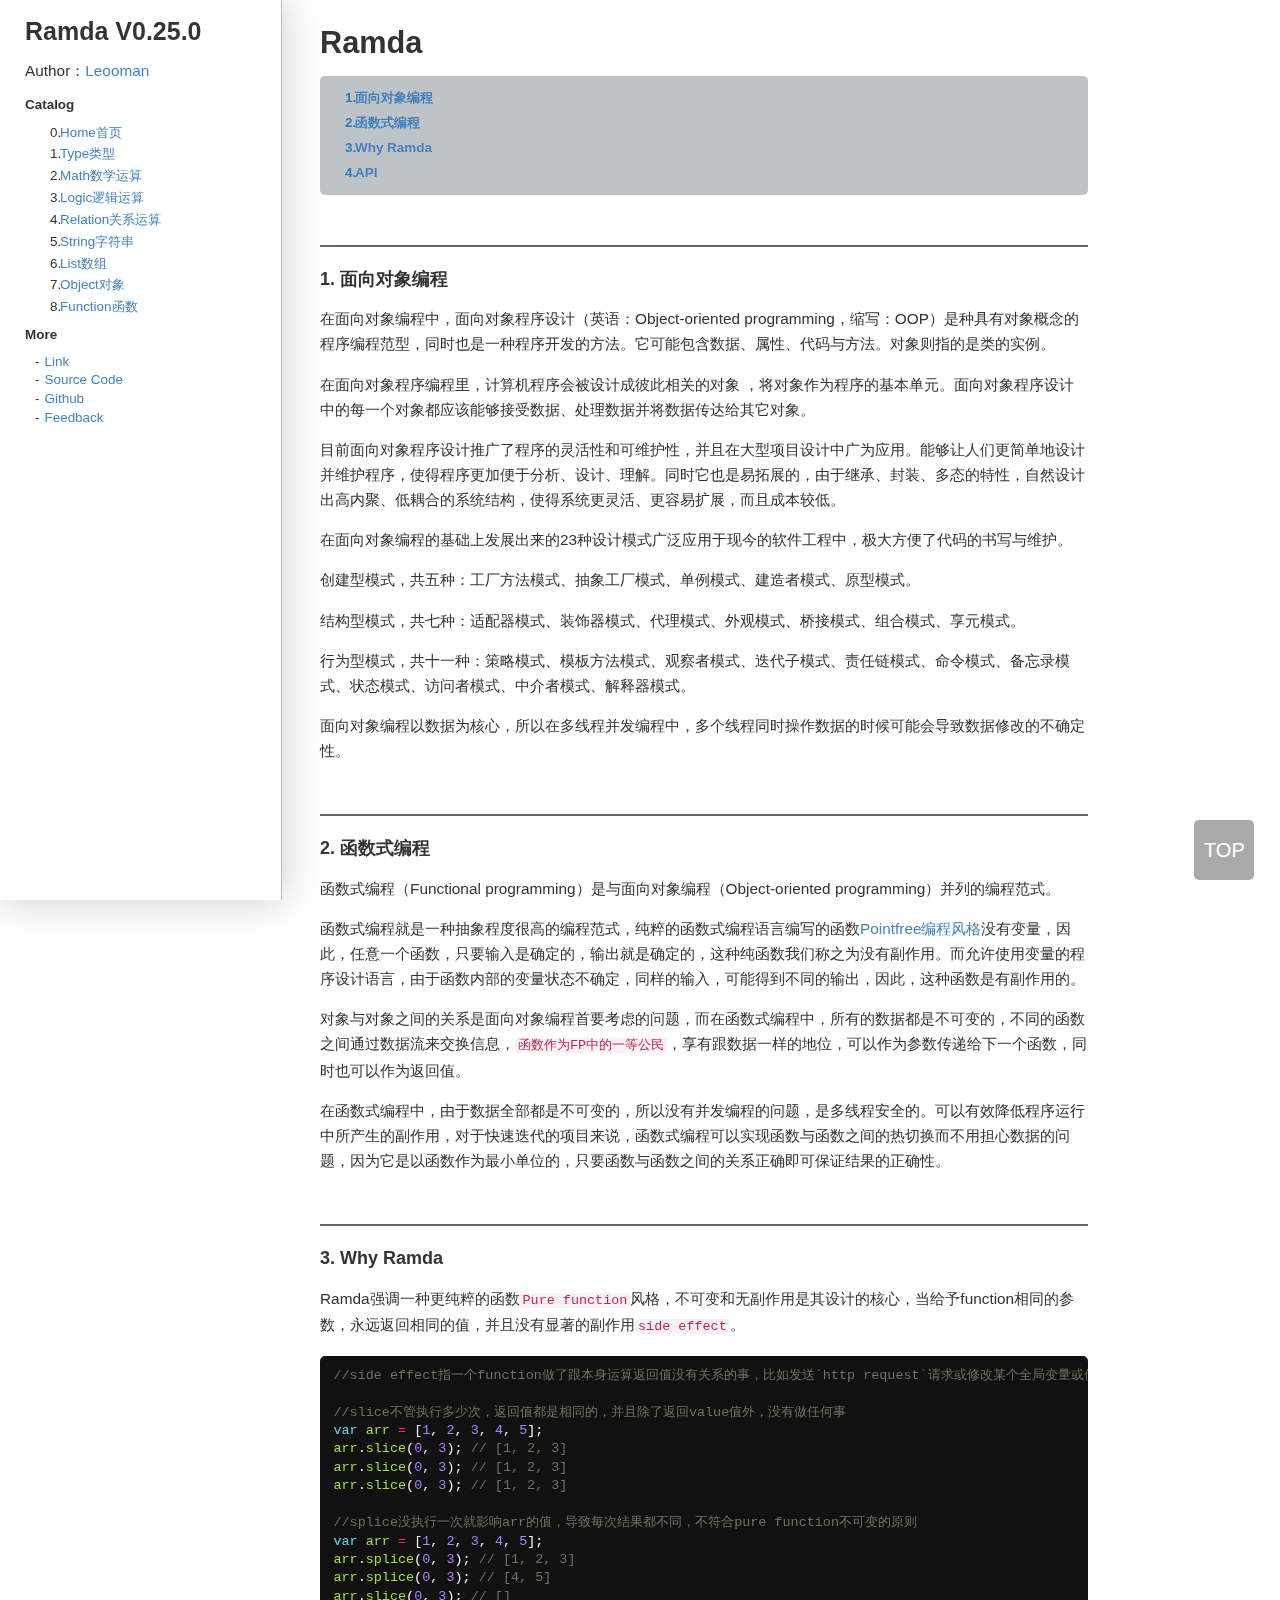
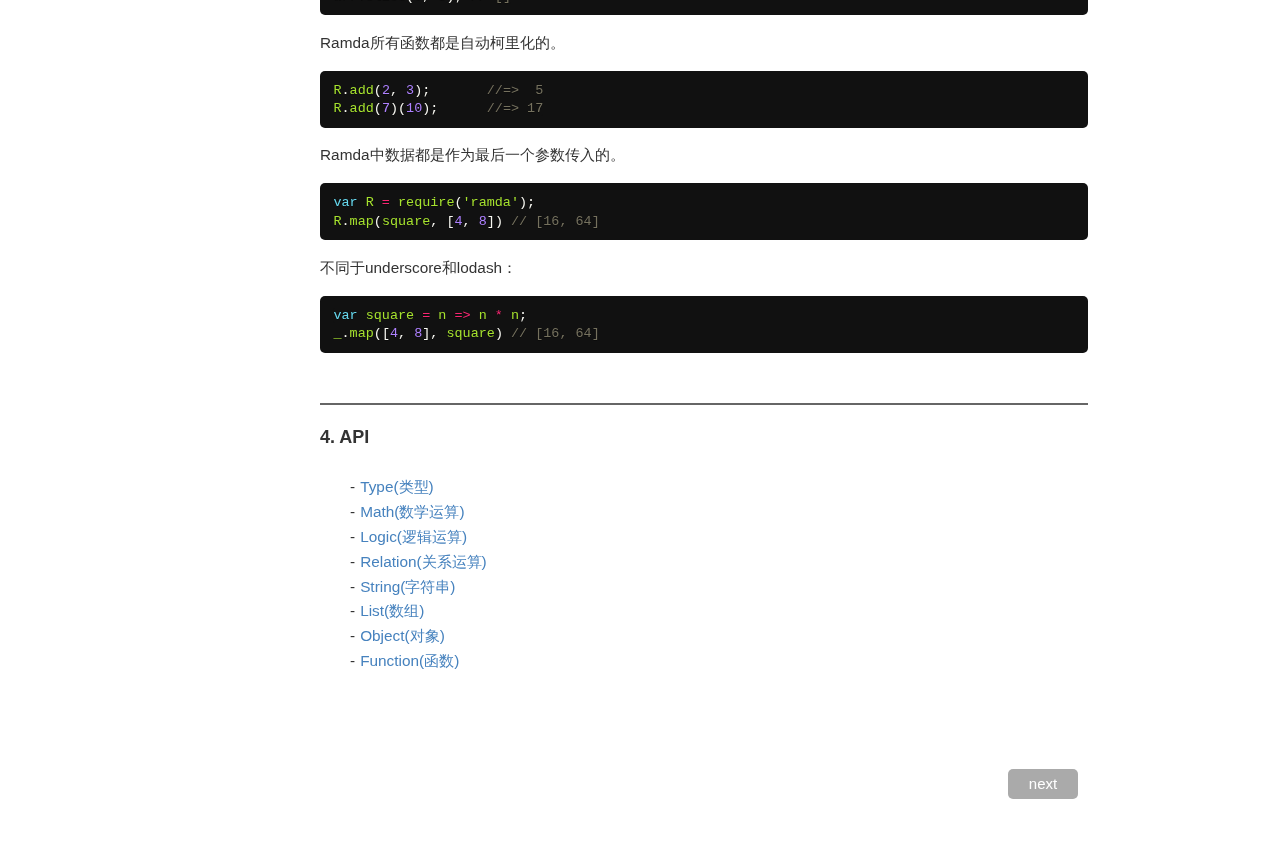
==== index.html @ c2fc918b "Updates" ====
<!DOCTYPE html>
<html>
<head>
  <meta charset="utf-8">
  <meta name="viewport" content="width=device-width, initial-scale=1">
  <link rel="stylesheet" href="css/normalize.css">
  <link rel="stylesheet" href="css/app.css">
  <title>Ramda</title>
  <link rel="shortcut icon" href="/favicon.ico" type="image/x-icon">
  <link rel="icon" href="/favicon.ico" type="image/x-icon">
  <script src="js/jquery-1.11.0.min.js"></script>
  <script src="js/jquery-ui.min.js"></script>
  <script src="js/marked.min.js"></script>
  <script src="js/store.js"></script>
  <script src="js/ditto.js"></script>
  <script src="js/prism.js"></script>
</head>
<body>
  <!-- essential -->
  <div id="sidebar"></div>
  <div id="content"></div>
  <!-- optional -->
  <div id="back_to_top">TOP</div>
  <div id="loading">Loading ...</div>
  <div id="error"><img src="https://github.com/Leooman/ramda-doc/raw/master/images/logo.jpg" alt=""></div>
  <div id="flip"><div id="pageup">prev</div><div id="pagedown">next</div></div>
  <div class="progress-indicator-2"></div>

  <script src="config.js"></script>
  <script>
    ditto.run();
  </script>
</body>
</html>
---- css/app.css ----
/* General Setting */

/* Small screens (default) */
html { font-size: 100%; }

/* Medium screens (640px) */
@media (min-width: 40rem) {
  html { font-size: 112%; }
}

/* Large screens (1024px) */
@media (min-width: 64rem) {
  html { font-size: 120%; }
}

/* Grid */

/* Ditto */

body {
    color: #333;
    margin: 0;
    padding: 0;

    font-family: Verdana, Arial;
    font-size: 0.8rem;
}

#sidebar {
    margin-top: 0;
    padding-left: 25px;
	padding-bottom:25px;
    padding-top: 25px;

    box-shadow: 0 0 40px #CCC;
    -webkit-box-shadow: 0 0 40px #CCC;
    -moz-box-shadow: 0 0 40px #CCC;
    border-right: 1px solid #BBB;
}

@media (min-width: 40rem) {
	#sidebar {
	width: 20%;
    position: fixed;
    height: 100%;
    margin-right: 20px;
	padding-bottom:0px;
    padding-top: 0px;
    /*overflow-y: scroll;*/
    overflow: -moz-scrollbars-vertical;
	}
}

#sidebar h1 {
    font-size: 25px;
    margin-bottom: 0px;
    padding-bottom: 0px;
}

#sidebar h1 a:link, #sidebar h1 a:visited {
    color: #333;
}

#sidebar h2 {
    font-size: 0.7rem;
}

#sidebar h5 {
    margin-top: 20px;
    margin-bottom: 0;
}

#sidebar a:visited, #sidebar a:link {
    color: #4682BE;
    text-decoration: none;
}

#sidebar ul {
    list-style-type: none;
    margin: 0;
    padding-left: 10px;
    padding-top: 0;
}

#sidebar ol {
    margin: 0;
    padding-left: 30px;
    padding-top: 0;
}

#sidebar ul li:before {  /* a hack to have dashes as a list style */
    content: "-";
    position: relative;
    left: -5px;
}

#sidebar ul li,
#sidebar ol li {
    margin-top: 0;
    margin-bottom: 0.2rem;
    margin-left: 10px;
    padding: 0;

    text-indent: -5px;  /* to compensate for the padding for the dash */
    font-size: 0.7rem;
}

form.searchBox {
  width: 180px;
  border: 1px solid #4682BE;
  height:20px;
  position: relative;
}

input[type=search] {
  position: absolute;
  top: 0;
  left: 0;
  width: 160px;
  height: 18px;
  text-align: left;
  border: none;
  outline: none;
}

input.searchButton {
  position: absolute;
  top: 0;
  left: 160px;
  height: 18px;
}

#content {
    padding-top: 10px;
    padding-bottom: 50px;
	margin-left: 20px;
	margin-right: 20px;
    font-size: 0.8rem;
	line-height:1.3rem;

    /* border: 1px solid black; */

	counter-reset: section;
}

@media (min-width: 40rem) {
	#content {
		width: 60%;
		padding-left:25%;
		margin-left: 0px;
		margin-right: 0px;
	}
}

#content pre{
    margin-left: auto;
    margin-right: auto;
    padding-top: 10px;
    padding-bottom: 10px;
    padding-left: 0.7rem;
	line-height: 1.2;

    color: #FFF;

    background: #111;
    border-radius: 5px;
}

#content code {
    color: #a6e22e;
    font-size: 0.7rem;
    font-weight: normal;
    font-family: Consolas,"Courier New",Courier,FreeMono,monospace;

    background: #111;
    border-radius: 2px;
}

#content p code,
#content li>code,
#content h2>code,
#content h3>code{
  padding-left: 3px;
  padding-right: 3px;
  color: #c7254e;
  background: #f9f2f4;
}

#content h2 {
    margin-top: 50px;
    margin-bottom: 0px;

    padding-top: 20px;
    padding-bottom: 0px;

    font-size: 18px;
    text-align: left;

    border-top: 2px solid #666;

	counter-increment: section;
}

#content h2:before {
	content: counter(section) ". ";
}

#content h3 {
    margin-top: 50px;
    margin-bottom: 0px;

    padding-top: 20px;
    padding-bottom: 0px;

    text-align: left;
    border-top: 1px dotted #777;
}

#content h2:hover,
#content h3:hover {
  color: #ED1C24;
}

#content img {
    max-width: 90%;
    display: block;

    margin-left: auto;
    margin-right: auto;

    border-radius: 5px;
}

#content ul {
    display: block;
    list-style-type: none;
	padding-top: 0.5rem;
	padding-bottom:0.5rem;
}

#content ol {
    display: block;
	padding-top: 0.5rem;
	padding-bottom:0.5rem;
}


#content ul li:before {  /* a hack to have dashes as a list style */
    content: "-";
    position: relative;
    left: -5px;
}

#content ul li,
#content ol li{
    text-indent: -5px;  /* to compensate for the padding for the dash */
    font-size: 0.8rem;
}

#content ul li.link,
#content ol li.link {
    color: #2980b9;
    text-decoration: none;
    font-size: 0.7rem;
    font-weight: bold;
    cursor: pointer;
}

#content a:link, #content a:visited {
    color: #4682BE;
    text-decoration: none;
}

#content .content-toc{
    background: #bdc3c7;
    border-radius: 5px;
}

#content table{display:block;width:100%;overflow:auto;word-break:normal;word-break:keep-all}

#content table th{font-weight:bold}

#content table th,
#content table td{padding:6px 13px;border:1px solid #ddd}

#content table tr{background-color:#fff;border-top:1px solid #ccc}
#content table tr:nth-child(2n){background-color:#f8f8f8}

#back_to_top {
    display: none;
    position: fixed;

    height: 60px;
    width: 60px;
    bottom: 20px;
    right: 2%;

    color: #FFF;
    line-height: 60px;
    text-align: center;
    font-size: 20px;


    border-radius: 5px;
    background-color: #AAA;
}

#back_to_top:hover {
    background-color: #444;
    cursor: pointer;
}

#edit {
    display: none;
    position: fixed;

    height: 17px;
    width: 70px;
    top: 45px;

    margin-left: 930px;
    margin-top: 0px;

    color: #FFF;
    line-height: 17px;
    text-align: center;
    font-size: 10px;


    border-radius: 5px;
    background-color: #AAA;
}

#edit:hover {
    background-color: #444;
    cursor: pointer;
}

#loading, #error {
    display: none;
    position: fixed;

    top: 0;
	height: 17px;

    font-size: 14px;
}

@media (min-width: 40rem) {
	#loading, #error {
	    display: none;
		position: fixed;

		height: 17px;
		top: 45%;

		margin-left: 560px;

		font-size: 14px;
	}
}

#flip{
	height:30px;
	width:60%;
	font-size:15px;
    margin-top: 20px;
    margin-bottom: 50px;
}

#pageup,#pagedown{
	height:30px;
	width:70px;
	display:inline-block;
	border-radius: 5px;
    background-color: #AAA;
	text-align: center;
	line-height:30px;
	color: #FFF;
}

#pageup{
	margin-left:10px;
    float: left;
}

#pageup:hover,
#pagedown:hover{
    background-color: #444;
    cursor: pointer;
}

#pagedown{
	margin-right:10px;
    float: right;
}

@media (min-width: 40rem) {
	#flip{
		margin-left: 25%;
	}
}

.progress-indicator-2 {
    position: fixed;
    top: 0;
    left: 0;
    height: 3px;
    background-color: #0A74DA;
}

/**
 * okaidia theme for JavaScript, CSS and HTML
 * Loosely based on Monokai textmate theme by http://www.monokai.nl/
 * @author ocodia
 */

code[class*="language-"],
pre[class*="language-"] {
	color: #a6e22e;
	text-shadow: 0 1px rgba(0,0,0,0.3);
	font-family: Consolas, Monaco, 'Andale Mono', monospace;
	direction: ltr;
	text-align: left;
	white-space: pre;
	word-spacing: normal;
	word-break: normal;

	-moz-tab-size: 4;
	-o-tab-size: 4;
	tab-size: 4;

	-webkit-hyphens: none;
	-moz-hyphens: none;
	-ms-hyphens: none;
	hyphens: none;
}

/* Code blocks */
pre[class*="language-"] {
	padding: 1em;
	margin: .5em 0;
	overflow: auto;
	border-radius: 0.3em;
}

:not(pre) > code[class*="language-"],
pre[class*="language-"] {
	background: #272822;
}

/* Inline code */
:not(pre) > code[class*="language-"] {
	padding: .1em;
	border-radius: .3em;
}

.token.comment,
.token.prolog,
.token.doctype,
.token.cdata {
	color: #75715e;
}

.token.punctuation {
	color: #f8f8f2;
}

.namespace {
	opacity: .7;
}

.token.property,
.token.tag,
.token.constant,
.token.symbol {
	color: #f92672;
}

.token.boolean,
.token.number{
	color: #ae81ff;
}

.token.selector,
.token.attr-name,
.token.string,
.token.builtin {
	color: #a6e22e;
}


.token.operator,
.token.entity,
.token.url,
.language-css .token.string,
.style .token.string,
.token.variable {
	color: #f92672;
}

.token.atrule,
.token.attr-value
{
	color: #e6db74;
}


.token.keyword{
color: #66d9ef;
}

.token.regex,
.token.important {
	color: #fd971f;
}

.token.important {
	font-weight: bold;
}

.token.entity {
	cursor: help;
}
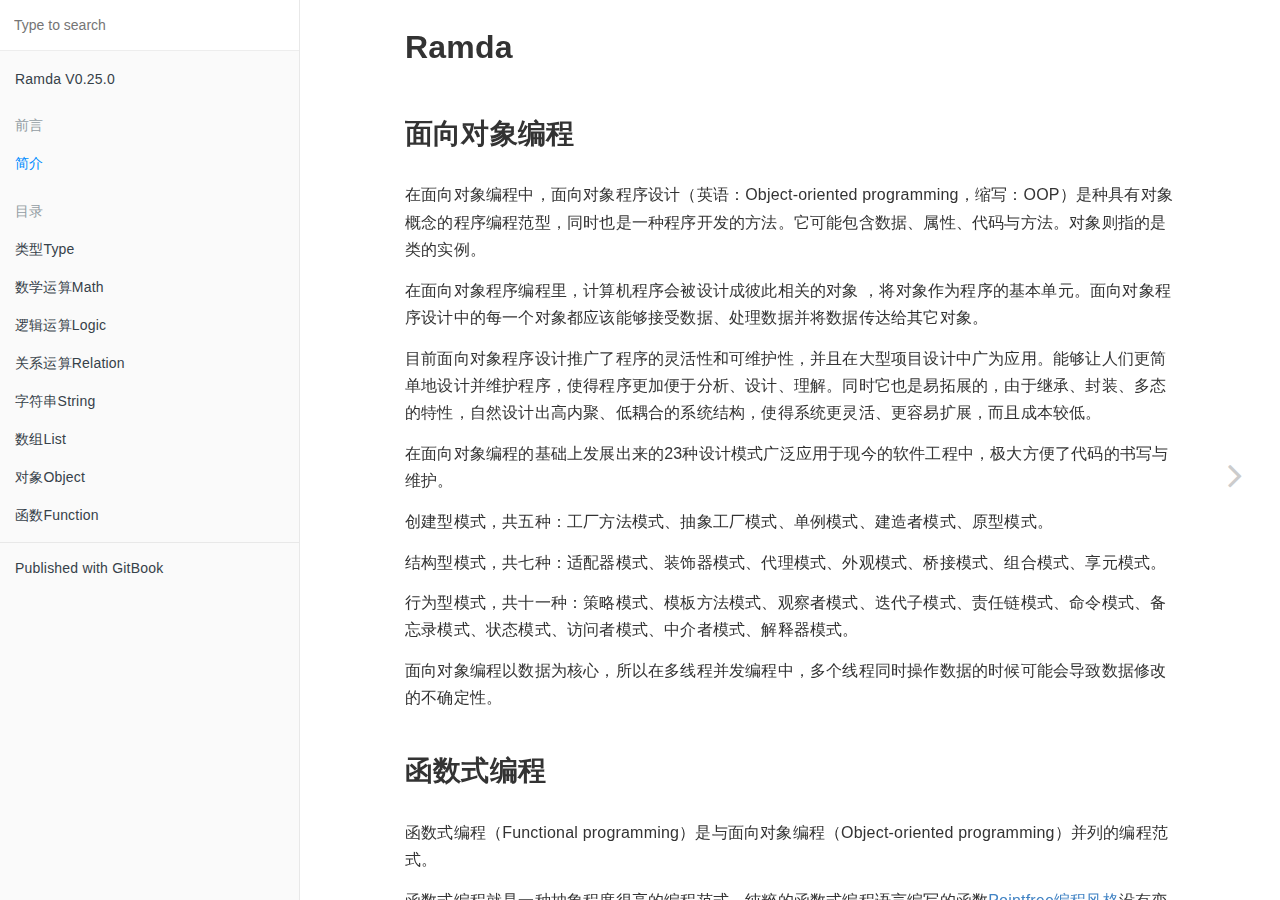
==== commit 9c1f189d: "Updates" ====
--- a/index.html
+++ b/index.html
@@ -1,34 +1,408 @@
-<!DOCTYPE html>
-<html>
-<head>
-  <meta charset="utf-8">
-  <meta name="viewport" content="width=device-width, initial-scale=1">
-  <link rel="stylesheet" href="css/normalize.css">
-  <link rel="stylesheet" href="css/app.css">
-  <title>Ramda</title>
-  <link rel="shortcut icon" href="/favicon.ico" type="image/x-icon">
-  <link rel="icon" href="/favicon.ico" type="image/x-icon">
-  <script src="js/jquery-1.11.0.min.js"></script>
-  <script src="js/jquery-ui.min.js"></script>
-  <script src="js/marked.min.js"></script>
-  <script src="js/store.js"></script>
-  <script src="js/ditto.js"></script>
-  <script src="js/prism.js"></script>
-</head>
-<body>
-  <!-- essential -->
-  <div id="sidebar"></div>
-  <div id="content"></div>
-  <!-- optional -->
-  <div id="back_to_top">TOP</div>
-  <div id="loading">Loading ...</div>
-  <div id="error"><img src="https://github.com/Leooman/ramda-doc/raw/master/images/logo.jpg" alt=""></div>
-  <div id="flip"><div id="pageup">prev</div><div id="pagedown">next</div></div>
-  <div class="progress-indicator-2"></div>
-
-  <script src="config.js"></script>
-  <script>
-    ditto.run();
-  </script>
-</body>
+
+<!DOCTYPE HTML>
+<html lang="" >
+    <head>
+        <meta charset="UTF-8">
+        <meta content="text/html; charset=utf-8" http-equiv="Content-Type">
+        <title>简介 · GitBook</title>
+        <meta http-equiv="X-UA-Compatible" content="IE=edge" />
+        <meta name="description" content="">
+        <meta name="generator" content="GitBook 3.2.3">
+        
+        
+        
+    
+    <link rel="stylesheet" href="gitbook/style.css">
+
+    
+            
+                
+                <link rel="stylesheet" href="gitbook/gitbook-plugin-highlight/website.css">
+                
+            
+                
+                <link rel="stylesheet" href="gitbook/gitbook-plugin-search/search.css">
+                
+            
+                
+                <link rel="stylesheet" href="gitbook/gitbook-plugin-fontsettings/website.css">
+                
+            
+        
+
+    
+
+    
+        
+    
+        
+    
+        
+    
+        
+    
+        
+    
+        
+    
+
+        
+    
+    
+    <meta name="HandheldFriendly" content="true"/>
+    <meta name="viewport" content="width=device-width, initial-scale=1, user-scalable=no">
+    <meta name="apple-mobile-web-app-capable" content="yes">
+    <meta name="apple-mobile-web-app-status-bar-style" content="black">
+    <link rel="apple-touch-icon-precomposed" sizes="152x152" href="gitbook/images/apple-touch-icon-precomposed-152.png">
+    <link rel="shortcut icon" href="gitbook/images/favicon.ico" type="image/x-icon">
+
+    
+    <link rel="next" href="Type.html" />
+    
+    
+
+    </head>
+    <body>
+        
+<div class="book">
+    <div class="book-summary">
+        
+            
+<div id="book-search-input" role="search">
+    <input type="text" placeholder="Type to search" />
+</div>
+
+            
+                <nav role="navigation">
+                
+
+
+<ul class="summary">
+    
+    
+
+    
+
+    
+        
+        
+    
+        <li class="chapter " data-level="1.1" >
+            
+                <a target="_blank" href="https://github.com/Leooman/ramda">
+            
+                    
+                    Ramda V0.25.0
+            
+                </a>
+            
+
+            
+        </li>
+    
+
+    
+        
+        <li class="header">前言</li>
+        
+        
+    
+        <li class="chapter active" data-level="2.1" data-path="./">
+            
+                <a href="./">
+            
+                    
+                    简介
+            
+                </a>
+            
+
+            
+        </li>
+    
+
+    
+        
+        <li class="header">目录</li>
+        
+        
+    
+        <li class="chapter " data-level="3.1" data-path="Type.html">
+            
+                <a href="Type.html">
+            
+                    
+                    类型Type
+            
+                </a>
+            
+
+            
+        </li>
+    
+        <li class="chapter " data-level="3.2" data-path="Math.html">
+            
+                <a href="Math.html">
+            
+                    
+                    数学运算Math
+            
+                </a>
+            
+
+            
+        </li>
+    
+        <li class="chapter " data-level="3.3" data-path="Logic.html">
+            
+                <a href="Logic.html">
+            
+                    
+                    逻辑运算Logic
+            
+                </a>
+            
+
+            
+        </li>
+    
+        <li class="chapter " data-level="3.4" data-path="Relation.html">
+            
+                <a href="Relation.html">
+            
+                    
+                    关系运算Relation
+            
+                </a>
+            
+
+            
+        </li>
+    
+        <li class="chapter " data-level="3.5" data-path="String.html">
+            
+                <a href="String.html">
+            
+                    
+                    字符串String
+            
+                </a>
+            
+
+            
+        </li>
+    
+        <li class="chapter " data-level="3.6" data-path="List.html">
+            
+                <a href="List.html">
+            
+                    
+                    数组List
+            
+                </a>
+            
+
+            
+        </li>
+    
+        <li class="chapter " data-level="3.7" data-path="Object.html">
+            
+                <a href="Object.html">
+            
+                    
+                    对象Object
+            
+                </a>
+            
+
+            
+        </li>
+    
+        <li class="chapter " data-level="3.8" data-path="Function.html">
+            
+                <a href="Function.html">
+            
+                    
+                    函数Function
+            
+                </a>
+            
+
+            
+        </li>
+    
+
+    
+
+    <li class="divider"></li>
+
+    <li>
+        <a href="https://www.gitbook.com" target="blank" class="gitbook-link">
+            Published with GitBook
+        </a>
+    </li>
+</ul>
+
+
+                </nav>
+            
+        
+    </div>
+
+    <div class="book-body">
+        
+            <div class="body-inner">
+                
+                    
+
+<div class="book-header" role="navigation">
+    
+
+    <!-- Title -->
+    <h1>
+        <i class="fa fa-circle-o-notch fa-spin"></i>
+        <a href="." >简介</a>
+    </h1>
+</div>
+
+
+
+
+                    <div class="page-wrapper" tabindex="-1" role="main">
+                        <div class="page-inner">
+                            
+<div id="book-search-results">
+    <div class="search-noresults">
+    
+                                <section class="normal markdown-section">
+                                
+                                <h1 id="ramda">Ramda</h1>
+<h2 id="&#x9762;&#x5411;&#x5BF9;&#x8C61;&#x7F16;&#x7A0B;">&#x9762;&#x5411;&#x5BF9;&#x8C61;&#x7F16;&#x7A0B;</h2>
+<p>&#x5728;&#x9762;&#x5411;&#x5BF9;&#x8C61;&#x7F16;&#x7A0B;&#x4E2D;&#xFF0C;&#x9762;&#x5411;&#x5BF9;&#x8C61;&#x7A0B;&#x5E8F;&#x8BBE;&#x8BA1;&#xFF08;&#x82F1;&#x8BED;&#xFF1A;Object-oriented programming&#xFF0C;&#x7F29;&#x5199;&#xFF1A;OOP&#xFF09;&#x662F;&#x79CD;&#x5177;&#x6709;&#x5BF9;&#x8C61;&#x6982;&#x5FF5;&#x7684;&#x7A0B;&#x5E8F;&#x7F16;&#x7A0B;&#x8303;&#x578B;&#xFF0C;&#x540C;&#x65F6;&#x4E5F;&#x662F;&#x4E00;&#x79CD;&#x7A0B;&#x5E8F;&#x5F00;&#x53D1;&#x7684;&#x65B9;&#x6CD5;&#x3002;&#x5B83;&#x53EF;&#x80FD;&#x5305;&#x542B;&#x6570;&#x636E;&#x3001;&#x5C5E;&#x6027;&#x3001;&#x4EE3;&#x7801;&#x4E0E;&#x65B9;&#x6CD5;&#x3002;&#x5BF9;&#x8C61;&#x5219;&#x6307;&#x7684;&#x662F;&#x7C7B;&#x7684;&#x5B9E;&#x4F8B;&#x3002;</p>
+<p>&#x5728;&#x9762;&#x5411;&#x5BF9;&#x8C61;&#x7A0B;&#x5E8F;&#x7F16;&#x7A0B;&#x91CC;&#xFF0C;&#x8BA1;&#x7B97;&#x673A;&#x7A0B;&#x5E8F;&#x4F1A;&#x88AB;&#x8BBE;&#x8BA1;&#x6210;&#x5F7C;&#x6B64;&#x76F8;&#x5173;&#x7684;&#x5BF9;&#x8C61; &#xFF0C;&#x5C06;&#x5BF9;&#x8C61;&#x4F5C;&#x4E3A;&#x7A0B;&#x5E8F;&#x7684;&#x57FA;&#x672C;&#x5355;&#x5143;&#x3002;&#x9762;&#x5411;&#x5BF9;&#x8C61;&#x7A0B;&#x5E8F;&#x8BBE;&#x8BA1;&#x4E2D;&#x7684;&#x6BCF;&#x4E00;&#x4E2A;&#x5BF9;&#x8C61;&#x90FD;&#x5E94;&#x8BE5;&#x80FD;&#x591F;&#x63A5;&#x53D7;&#x6570;&#x636E;&#x3001;&#x5904;&#x7406;&#x6570;&#x636E;&#x5E76;&#x5C06;&#x6570;&#x636E;&#x4F20;&#x8FBE;&#x7ED9;&#x5176;&#x5B83;&#x5BF9;&#x8C61;&#x3002;</p>
+<p>&#x76EE;&#x524D;&#x9762;&#x5411;&#x5BF9;&#x8C61;&#x7A0B;&#x5E8F;&#x8BBE;&#x8BA1;&#x63A8;&#x5E7F;&#x4E86;&#x7A0B;&#x5E8F;&#x7684;&#x7075;&#x6D3B;&#x6027;&#x548C;&#x53EF;&#x7EF4;&#x62A4;&#x6027;&#xFF0C;&#x5E76;&#x4E14;&#x5728;&#x5927;&#x578B;&#x9879;&#x76EE;&#x8BBE;&#x8BA1;&#x4E2D;&#x5E7F;&#x4E3A;&#x5E94;&#x7528;&#x3002;&#x80FD;&#x591F;&#x8BA9;&#x4EBA;&#x4EEC;&#x66F4;&#x7B80;&#x5355;&#x5730;&#x8BBE;&#x8BA1;&#x5E76;&#x7EF4;&#x62A4;&#x7A0B;&#x5E8F;&#xFF0C;&#x4F7F;&#x5F97;&#x7A0B;&#x5E8F;&#x66F4;&#x52A0;&#x4FBF;&#x4E8E;&#x5206;&#x6790;&#x3001;&#x8BBE;&#x8BA1;&#x3001;&#x7406;&#x89E3;&#x3002;&#x540C;&#x65F6;&#x5B83;&#x4E5F;&#x662F;&#x6613;&#x62D3;&#x5C55;&#x7684;&#xFF0C;&#x7531;&#x4E8E;&#x7EE7;&#x627F;&#x3001;&#x5C01;&#x88C5;&#x3001;&#x591A;&#x6001;&#x7684;&#x7279;&#x6027;&#xFF0C;&#x81EA;&#x7136;&#x8BBE;&#x8BA1;&#x51FA;&#x9AD8;&#x5185;&#x805A;&#x3001;&#x4F4E;&#x8026;&#x5408;&#x7684;&#x7CFB;&#x7EDF;&#x7ED3;&#x6784;&#xFF0C;&#x4F7F;&#x5F97;&#x7CFB;&#x7EDF;&#x66F4;&#x7075;&#x6D3B;&#x3001;&#x66F4;&#x5BB9;&#x6613;&#x6269;&#x5C55;&#xFF0C;&#x800C;&#x4E14;&#x6210;&#x672C;&#x8F83;&#x4F4E;&#x3002;</p>
+<p>&#x5728;&#x9762;&#x5411;&#x5BF9;&#x8C61;&#x7F16;&#x7A0B;&#x7684;&#x57FA;&#x7840;&#x4E0A;&#x53D1;&#x5C55;&#x51FA;&#x6765;&#x7684;23&#x79CD;&#x8BBE;&#x8BA1;&#x6A21;&#x5F0F;&#x5E7F;&#x6CDB;&#x5E94;&#x7528;&#x4E8E;&#x73B0;&#x4ECA;&#x7684;&#x8F6F;&#x4EF6;&#x5DE5;&#x7A0B;&#x4E2D;&#xFF0C;&#x6781;&#x5927;&#x65B9;&#x4FBF;&#x4E86;&#x4EE3;&#x7801;&#x7684;&#x4E66;&#x5199;&#x4E0E;&#x7EF4;&#x62A4;&#x3002;</p>
+<p>&#x521B;&#x5EFA;&#x578B;&#x6A21;&#x5F0F;&#xFF0C;&#x5171;&#x4E94;&#x79CD;&#xFF1A;&#x5DE5;&#x5382;&#x65B9;&#x6CD5;&#x6A21;&#x5F0F;&#x3001;&#x62BD;&#x8C61;&#x5DE5;&#x5382;&#x6A21;&#x5F0F;&#x3001;&#x5355;&#x4F8B;&#x6A21;&#x5F0F;&#x3001;&#x5EFA;&#x9020;&#x8005;&#x6A21;&#x5F0F;&#x3001;&#x539F;&#x578B;&#x6A21;&#x5F0F;&#x3002;</p>
+<p>&#x7ED3;&#x6784;&#x578B;&#x6A21;&#x5F0F;&#xFF0C;&#x5171;&#x4E03;&#x79CD;&#xFF1A;&#x9002;&#x914D;&#x5668;&#x6A21;&#x5F0F;&#x3001;&#x88C5;&#x9970;&#x5668;&#x6A21;&#x5F0F;&#x3001;&#x4EE3;&#x7406;&#x6A21;&#x5F0F;&#x3001;&#x5916;&#x89C2;&#x6A21;&#x5F0F;&#x3001;&#x6865;&#x63A5;&#x6A21;&#x5F0F;&#x3001;&#x7EC4;&#x5408;&#x6A21;&#x5F0F;&#x3001;&#x4EAB;&#x5143;&#x6A21;&#x5F0F;&#x3002;</p>
+<p>&#x884C;&#x4E3A;&#x578B;&#x6A21;&#x5F0F;&#xFF0C;&#x5171;&#x5341;&#x4E00;&#x79CD;&#xFF1A;&#x7B56;&#x7565;&#x6A21;&#x5F0F;&#x3001;&#x6A21;&#x677F;&#x65B9;&#x6CD5;&#x6A21;&#x5F0F;&#x3001;&#x89C2;&#x5BDF;&#x8005;&#x6A21;&#x5F0F;&#x3001;&#x8FED;&#x4EE3;&#x5B50;&#x6A21;&#x5F0F;&#x3001;&#x8D23;&#x4EFB;&#x94FE;&#x6A21;&#x5F0F;&#x3001;&#x547D;&#x4EE4;&#x6A21;&#x5F0F;&#x3001;&#x5907;&#x5FD8;&#x5F55;&#x6A21;&#x5F0F;&#x3001;&#x72B6;&#x6001;&#x6A21;&#x5F0F;&#x3001;&#x8BBF;&#x95EE;&#x8005;&#x6A21;&#x5F0F;&#x3001;&#x4E2D;&#x4ECB;&#x8005;&#x6A21;&#x5F0F;&#x3001;&#x89E3;&#x91CA;&#x5668;&#x6A21;&#x5F0F;&#x3002;</p>
+<p>&#x9762;&#x5411;&#x5BF9;&#x8C61;&#x7F16;&#x7A0B;&#x4EE5;&#x6570;&#x636E;&#x4E3A;&#x6838;&#x5FC3;&#xFF0C;&#x6240;&#x4EE5;&#x5728;&#x591A;&#x7EBF;&#x7A0B;&#x5E76;&#x53D1;&#x7F16;&#x7A0B;&#x4E2D;&#xFF0C;&#x591A;&#x4E2A;&#x7EBF;&#x7A0B;&#x540C;&#x65F6;&#x64CD;&#x4F5C;&#x6570;&#x636E;&#x7684;&#x65F6;&#x5019;&#x53EF;&#x80FD;&#x4F1A;&#x5BFC;&#x81F4;&#x6570;&#x636E;&#x4FEE;&#x6539;&#x7684;&#x4E0D;&#x786E;&#x5B9A;&#x6027;&#x3002; </p>
+<h2 id="&#x51FD;&#x6570;&#x5F0F;&#x7F16;&#x7A0B;">&#x51FD;&#x6570;&#x5F0F;&#x7F16;&#x7A0B;</h2>
+<p>&#x51FD;&#x6570;&#x5F0F;&#x7F16;&#x7A0B;&#xFF08;Functional programming&#xFF09;&#x662F;&#x4E0E;&#x9762;&#x5411;&#x5BF9;&#x8C61;&#x7F16;&#x7A0B;&#xFF08;Object-oriented programming&#xFF09;&#x5E76;&#x5217;&#x7684;&#x7F16;&#x7A0B;&#x8303;&#x5F0F;&#x3002;</p>
+<p>&#x51FD;&#x6570;&#x5F0F;&#x7F16;&#x7A0B;&#x5C31;&#x662F;&#x4E00;&#x79CD;&#x62BD;&#x8C61;&#x7A0B;&#x5EA6;&#x5F88;&#x9AD8;&#x7684;&#x7F16;&#x7A0B;&#x8303;&#x5F0F;&#xFF0C;&#x7EAF;&#x7CB9;&#x7684;&#x51FD;&#x6570;&#x5F0F;&#x7F16;&#x7A0B;&#x8BED;&#x8A00;&#x7F16;&#x5199;&#x7684;&#x51FD;&#x6570;<a href="http://www.ruanyifeng.com/blog/2017/03/pointfree.html" target="_blank">Pointfree&#x7F16;&#x7A0B;&#x98CE;&#x683C;</a>&#x6CA1;&#x6709;&#x53D8;&#x91CF;&#xFF0C;&#x56E0;&#x6B64;&#xFF0C;&#x4EFB;&#x610F;&#x4E00;&#x4E2A;&#x51FD;&#x6570;&#xFF0C;&#x53EA;&#x8981;&#x8F93;&#x5165;&#x662F;&#x786E;&#x5B9A;&#x7684;&#xFF0C;&#x8F93;&#x51FA;&#x5C31;&#x662F;&#x786E;&#x5B9A;&#x7684;&#xFF0C;&#x8FD9;&#x79CD;&#x7EAF;&#x51FD;&#x6570;&#x6211;&#x4EEC;&#x79F0;&#x4E4B;&#x4E3A;&#x6CA1;&#x6709;&#x526F;&#x4F5C;&#x7528;&#x3002;&#x800C;&#x5141;&#x8BB8;&#x4F7F;&#x7528;&#x53D8;&#x91CF;&#x7684;&#x7A0B;&#x5E8F;&#x8BBE;&#x8BA1;&#x8BED;&#x8A00;&#xFF0C;&#x7531;&#x4E8E;&#x51FD;&#x6570;&#x5185;&#x90E8;&#x7684;&#x53D8;&#x91CF;&#x72B6;&#x6001;&#x4E0D;&#x786E;&#x5B9A;&#xFF0C;&#x540C;&#x6837;&#x7684;&#x8F93;&#x5165;&#xFF0C;&#x53EF;&#x80FD;&#x5F97;&#x5230;&#x4E0D;&#x540C;&#x7684;&#x8F93;&#x51FA;&#xFF0C;&#x56E0;&#x6B64;&#xFF0C;&#x8FD9;&#x79CD;&#x51FD;&#x6570;&#x662F;&#x6709;&#x526F;&#x4F5C;&#x7528;&#x7684;&#x3002; </p>
+<p>&#x5BF9;&#x8C61;&#x4E0E;&#x5BF9;&#x8C61;&#x4E4B;&#x95F4;&#x7684;&#x5173;&#x7CFB;&#x662F;&#x9762;&#x5411;&#x5BF9;&#x8C61;&#x7F16;&#x7A0B;&#x9996;&#x8981;&#x8003;&#x8651;&#x7684;&#x95EE;&#x9898;&#xFF0C;&#x800C;&#x5728;&#x51FD;&#x6570;&#x5F0F;&#x7F16;&#x7A0B;&#x4E2D;&#xFF0C;&#x6240;&#x6709;&#x7684;&#x6570;&#x636E;&#x90FD;&#x662F;&#x4E0D;&#x53EF;&#x53D8;&#x7684;&#xFF0C;&#x4E0D;&#x540C;&#x7684;&#x51FD;&#x6570;&#x4E4B;&#x95F4;&#x901A;&#x8FC7;&#x6570;&#x636E;&#x6D41;&#x6765;&#x4EA4;&#x6362;&#x4FE1;&#x606F;&#xFF0C;<code>&#x51FD;&#x6570;&#x4F5C;&#x4E3A;FP&#x4E2D;&#x7684;&#x4E00;&#x7B49;&#x516C;&#x6C11;</code>&#xFF0C;&#x4EAB;&#x6709;&#x8DDF;&#x6570;&#x636E;&#x4E00;&#x6837;&#x7684;&#x5730;&#x4F4D;&#xFF0C;&#x53EF;&#x4EE5;&#x4F5C;&#x4E3A;&#x53C2;&#x6570;&#x4F20;&#x9012;&#x7ED9;&#x4E0B;&#x4E00;&#x4E2A;&#x51FD;&#x6570;&#xFF0C;&#x540C;&#x65F6;&#x4E5F;&#x53EF;&#x4EE5;&#x4F5C;&#x4E3A;&#x8FD4;&#x56DE;&#x503C;&#x3002; </p>
+<p>&#x5728;&#x51FD;&#x6570;&#x5F0F;&#x7F16;&#x7A0B;&#x4E2D;&#xFF0C;&#x7531;&#x4E8E;&#x6570;&#x636E;&#x5168;&#x90E8;&#x90FD;&#x662F;&#x4E0D;&#x53EF;&#x53D8;&#x7684;&#xFF0C;&#x6240;&#x4EE5;&#x6CA1;&#x6709;&#x5E76;&#x53D1;&#x7F16;&#x7A0B;&#x7684;&#x95EE;&#x9898;&#xFF0C;&#x662F;&#x591A;&#x7EBF;&#x7A0B;&#x5B89;&#x5168;&#x7684;&#x3002;&#x53EF;&#x4EE5;&#x6709;&#x6548;&#x964D;&#x4F4E;&#x7A0B;&#x5E8F;&#x8FD0;&#x884C;&#x4E2D;&#x6240;&#x4EA7;&#x751F;&#x7684;&#x526F;&#x4F5C;&#x7528;&#xFF0C;&#x5BF9;&#x4E8E;&#x5FEB;&#x901F;&#x8FED;&#x4EE3;&#x7684;&#x9879;&#x76EE;&#x6765;&#x8BF4;&#xFF0C;&#x51FD;&#x6570;&#x5F0F;&#x7F16;&#x7A0B;&#x53EF;&#x4EE5;&#x5B9E;&#x73B0;&#x51FD;&#x6570;&#x4E0E;&#x51FD;&#x6570;&#x4E4B;&#x95F4;&#x7684;&#x70ED;&#x5207;&#x6362;&#x800C;&#x4E0D;&#x7528;&#x62C5;&#x5FC3;&#x6570;&#x636E;&#x7684;&#x95EE;&#x9898;&#xFF0C;&#x56E0;&#x4E3A;&#x5B83;&#x662F;&#x4EE5;&#x51FD;&#x6570;&#x4F5C;&#x4E3A;&#x6700;&#x5C0F;&#x5355;&#x4F4D;&#x7684;&#xFF0C;&#x53EA;&#x8981;&#x51FD;&#x6570;&#x4E0E;&#x51FD;&#x6570;&#x4E4B;&#x95F4;&#x7684;&#x5173;&#x7CFB;&#x6B63;&#x786E;&#x5373;&#x53EF;&#x4FDD;&#x8BC1;&#x7ED3;&#x679C;&#x7684;&#x6B63;&#x786E;&#x6027;&#x3002;</p>
+<h2 id="why-ramda">Why Ramda</h2>
+<p>Ramda&#x5F3A;&#x8C03;&#x4E00;&#x79CD;&#x66F4;&#x7EAF;&#x7CB9;&#x7684;&#x51FD;&#x6570;<code>Pure function</code>&#x98CE;&#x683C;&#xFF0C;&#x4E0D;&#x53EF;&#x53D8;&#x548C;&#x65E0;&#x526F;&#x4F5C;&#x7528;&#x662F;&#x5176;&#x8BBE;&#x8BA1;&#x7684;&#x6838;&#x5FC3;&#xFF0C;&#x5F53;&#x7ED9;&#x4E88;function&#x76F8;&#x540C;&#x7684;&#x53C2;&#x6570;&#xFF0C;&#x6C38;&#x8FDC;&#x8FD4;&#x56DE;&#x76F8;&#x540C;&#x7684;&#x503C;&#xFF0C;&#x5E76;&#x4E14;&#x6CA1;&#x6709;&#x663E;&#x8457;&#x7684;&#x526F;&#x4F5C;&#x7528;<code>side effect</code>&#x3002;</p>
+<pre><code class="lang-javascript"><span class="hljs-comment">//side effect&#x6307;&#x4E00;&#x4E2A;function&#x505A;&#x4E86;&#x8DDF;&#x672C;&#x8EAB;&#x8FD0;&#x7B97;&#x8FD4;&#x56DE;&#x503C;&#x6CA1;&#x6709;&#x5173;&#x7CFB;&#x7684;&#x4E8B;&#xFF0C;&#x6BD4;&#x5982;&#x53D1;&#x9001;`http request`&#x8BF7;&#x6C42;&#x6216;&#x4FEE;&#x6539;&#x67D0;&#x4E2A;&#x5168;&#x5C40;&#x53D8;&#x91CF;&#x6216;&#x4F20;&#x5165;&#x53C2;&#x6570;&#x7684;&#x503C;&#xFF0C;&#x751A;&#x81F3;&#x662F;&#x6267;&#x884C;`console.log`</span>
+
+<span class="hljs-comment">//slice&#x4E0D;&#x7BA1;&#x6267;&#x884C;&#x591A;&#x5C11;&#x6B21;&#xFF0C;&#x8FD4;&#x56DE;&#x503C;&#x90FD;&#x662F;&#x76F8;&#x540C;&#x7684;&#xFF0C;&#x5E76;&#x4E14;&#x9664;&#x4E86;&#x8FD4;&#x56DE;value&#x503C;&#x5916;&#xFF0C;&#x6CA1;&#x6709;&#x505A;&#x4EFB;&#x4F55;&#x4E8B;</span>
+<span class="hljs-keyword">var</span> arr = [<span class="hljs-number">1</span>, <span class="hljs-number">2</span>, <span class="hljs-number">3</span>, <span class="hljs-number">4</span>, <span class="hljs-number">5</span>];
+arr.slice(<span class="hljs-number">0</span>, <span class="hljs-number">3</span>); <span class="hljs-comment">// [1, 2, 3]</span>
+arr.slice(<span class="hljs-number">0</span>, <span class="hljs-number">3</span>); <span class="hljs-comment">// [1, 2, 3]</span>
+arr.slice(<span class="hljs-number">0</span>, <span class="hljs-number">3</span>); <span class="hljs-comment">// [1, 2, 3]</span>
+
+<span class="hljs-comment">//splice&#x6CA1;&#x6267;&#x884C;&#x4E00;&#x6B21;&#x5C31;&#x5F71;&#x54CD;arr&#x7684;&#x503C;&#xFF0C;&#x5BFC;&#x81F4;&#x6BCF;&#x6B21;&#x7ED3;&#x679C;&#x90FD;&#x4E0D;&#x540C;&#xFF0C;&#x4E0D;&#x7B26;&#x5408;pure function&#x4E0D;&#x53EF;&#x53D8;&#x7684;&#x539F;&#x5219;</span>
+<span class="hljs-keyword">var</span> arr = [<span class="hljs-number">1</span>, <span class="hljs-number">2</span>, <span class="hljs-number">3</span>, <span class="hljs-number">4</span>, <span class="hljs-number">5</span>];
+arr.splice(<span class="hljs-number">0</span>, <span class="hljs-number">3</span>); <span class="hljs-comment">// [1, 2, 3]</span>
+arr.splice(<span class="hljs-number">0</span>, <span class="hljs-number">3</span>); <span class="hljs-comment">// [4, 5]</span>
+arr.slice(<span class="hljs-number">0</span>, <span class="hljs-number">3</span>); <span class="hljs-comment">// []</span>
+</code></pre>
+<p>Ramda&#x6240;&#x6709;&#x51FD;&#x6570;&#x90FD;&#x662F;&#x81EA;&#x52A8;&#x67EF;&#x91CC;&#x5316;&#x7684;&#x3002;</p>
+<pre><code class="lang-javascript">R.add(<span class="hljs-number">2</span>, <span class="hljs-number">3</span>);       <span class="hljs-comment">//=&gt;  5</span>
+R.add(<span class="hljs-number">7</span>)(<span class="hljs-number">10</span>);      <span class="hljs-comment">//=&gt; 17</span>
+</code></pre>
+<p>Ramda&#x4E2D;&#x6570;&#x636E;&#x90FD;&#x662F;&#x4F5C;&#x4E3A;&#x6700;&#x540E;&#x4E00;&#x4E2A;&#x53C2;&#x6570;&#x4F20;&#x5165;&#x7684;&#x3002;</p>
+<pre><code class="lang-javascript"><span class="hljs-keyword">var</span> R = <span class="hljs-built_in">require</span>(<span class="hljs-string">&apos;ramda&apos;</span>);
+R.map(square, [<span class="hljs-number">4</span>, <span class="hljs-number">8</span>]) <span class="hljs-comment">// [16, 64]</span>
+</code></pre>
+<p>&#x4E0D;&#x540C;&#x4E8E;underscore&#x548C;lodash&#xFF1A;</p>
+<pre><code class="lang-javascript"><span class="hljs-keyword">var</span> square = n =&gt; n * n;
+_.map([<span class="hljs-number">4</span>, <span class="hljs-number">8</span>], square) <span class="hljs-comment">// [16, 64]</span>
+</code></pre>
+<h2 id="api">API</h2>
+<ul>
+<li><a href="#docs/Type">Type(&#x7C7B;&#x578B;)</a></li>
+<li><a href="#docs/Math">Math(&#x6570;&#x5B66;&#x8FD0;&#x7B97;)</a></li>
+<li><a href="#docs/Logic">Logic(&#x903B;&#x8F91;&#x8FD0;&#x7B97;)</a></li>
+<li><a href="#docs/Relation">Relation(&#x5173;&#x7CFB;&#x8FD0;&#x7B97;)</a></li>
+<li><a href="#docs/String">String(&#x5B57;&#x7B26;&#x4E32;)</a></li>
+<li><a href="#docs/List">List(&#x6570;&#x7EC4;)</a></li>
+<li><a href="#docs/Object">Object(&#x5BF9;&#x8C61;)</a></li>
+<li><a href="#docs/Function">Function(&#x51FD;&#x6570;)</a></li>
+</ul>
+
+                                
+                                </section>
+                            
+    </div>
+    <div class="search-results">
+        <div class="has-results">
+            
+            <h1 class="search-results-title"><span class='search-results-count'></span> results matching "<span class='search-query'></span>"</h1>
+            <ul class="search-results-list"></ul>
+            
+        </div>
+        <div class="no-results">
+            
+            <h1 class="search-results-title">No results matching "<span class='search-query'></span>"</h1>
+            
+        </div>
+    </div>
+</div>
+
+                        </div>
+                    </div>
+                
+            </div>
+
+            
+                
+                
+                <a href="Type.html" class="navigation navigation-next navigation-unique" aria-label="Next page: 类型Type">
+                    <i class="fa fa-angle-right"></i>
+                </a>
+                
+            
+        
+    </div>
+
+    <script>
+        var gitbook = gitbook || [];
+        gitbook.push(function() {
+            gitbook.page.hasChanged({"page":{"title":"简介","level":"2.1","depth":1,"next":{"title":"类型Type","level":"3.1","depth":1,"path":"Type.md","ref":"Type.md","articles":[]},"previous":{"title":"Ramda V0.25.0","level":"1.1","depth":1,"url":"https://github.com/Leooman/ramda","ref":"https://github.com/Leooman/ramda","articles":[]},"dir":"ltr"},"config":{"gitbook":"*","theme":"default","variables":{},"plugins":[],"pluginsConfig":{"highlight":{},"search":{},"lunr":{"maxIndexSize":1000000,"ignoreSpecialCharacters":false},"sharing":{"facebook":true,"twitter":true,"google":false,"weibo":false,"instapaper":false,"vk":false,"all":["facebook","google","twitter","weibo","instapaper"]},"fontsettings":{"theme":"white","family":"sans","size":2},"theme-default":{"styles":{"website":"styles/website.css","pdf":"styles/pdf.css","epub":"styles/epub.css","mobi":"styles/mobi.css","ebook":"styles/ebook.css","print":"styles/print.css"},"showLevel":false}},"structure":{"langs":"LANGS.md","readme":"README.md","glossary":"GLOSSARY.md","summary":"SUMMARY.md"},"pdf":{"pageNumbers":true,"fontSize":12,"fontFamily":"Arial","paperSize":"a4","chapterMark":"pagebreak","pageBreaksBefore":"/","margin":{"right":62,"left":62,"top":56,"bottom":56}},"styles":{"website":"styles/website.css","pdf":"styles/pdf.css","epub":"styles/epub.css","mobi":"styles/mobi.css","ebook":"styles/ebook.css","print":"styles/print.css"}},"file":{"path":"README.md","mtime":"2018-08-05T13:36:50.240Z","type":"markdown"},"gitbook":{"version":"3.2.3","time":"2018-11-26T09:26:01.580Z"},"basePath":".","book":{"language":""}});
+        });
+    </script>
+</div>
+
+        
+    <script src="gitbook/gitbook.js"></script>
+    <script src="gitbook/theme.js"></script>
+    
+        
+        <script src="gitbook/gitbook-plugin-search/search-engine.js"></script>
+        
+    
+        
+        <script src="gitbook/gitbook-plugin-search/search.js"></script>
+        
+    
+        
+        <script src="gitbook/gitbook-plugin-lunr/lunr.min.js"></script>
+        
+    
+        
+        <script src="gitbook/gitbook-plugin-lunr/search-lunr.js"></script>
+        
+    
+        
+        <script src="gitbook/gitbook-plugin-sharing/buttons.js"></script>
+        
+    
+        
+        <script src="gitbook/gitbook-plugin-fontsettings/fontsettings.js"></script>
+        
+    
+
+    </body>
 </html>
+
--- a/gitbook/gitbook-plugin-highlight/website.css
+++ b/gitbook/gitbook-plugin-highlight/website.css
@@ -0,0 +1,434 @@
+.book .book-body .page-wrapper .page-inner section.normal pre,
+.book .book-body .page-wrapper .page-inner section.normal code {
+  /* http://jmblog.github.com/color-themes-for-google-code-highlightjs */
+  /* Tomorrow Comment */
+  /* Tomorrow Red */
+  /* Tomorrow Orange */
+  /* Tomorrow Yellow */
+  /* Tomorrow Green */
+  /* Tomorrow Aqua */
+  /* Tomorrow Blue */
+  /* Tomorrow Purple */
+}
+.book .book-body .page-wrapper .page-inner section.normal pre .hljs-comment,
+.book .book-body .page-wrapper .page-inner section.normal code .hljs-comment,
+.book .book-body .page-wrapper .page-inner section.normal pre .hljs-title,
+.book .book-body .page-wrapper .page-inner section.normal code .hljs-title {
+  color: #8e908c;
+}
+.book .book-body .page-wrapper .page-inner section.normal pre .hljs-variable,
+.book .book-body .page-wrapper .page-inner section.normal code .hljs-variable,
+.book .book-body .page-wrapper .page-inner section.normal pre .hljs-attribute,
+.book .book-body .page-wrapper .page-inner section.normal code .hljs-attribute,
+.book .book-body .page-wrapper .page-inner section.normal pre .hljs-tag,
+.book .book-body .page-wrapper .page-inner section.normal code .hljs-tag,
+.book .book-body .page-wrapper .page-inner section.normal pre .hljs-regexp,
+.book .book-body .page-wrapper .page-inner section.normal code .hljs-regexp,
+.book .book-body .page-wrapper .page-inner section.normal pre .hljs-deletion,
+.book .book-body .page-wrapper .page-inner section.normal code .hljs-deletion,
+.book .book-body .page-wrapper .page-inner section.normal pre .ruby .hljs-constant,
+.book .book-body .page-wrapper .page-inner section.normal code .ruby .hljs-constant,
+.book .book-body .page-wrapper .page-inner section.normal pre .xml .hljs-tag .hljs-title,
+.book .book-body .page-wrapper .page-inner section.normal code .xml .hljs-tag .hljs-title,
+.book .book-body .page-wrapper .page-inner section.normal pre .xml .hljs-pi,
+.book .book-body .page-wrapper .page-inner section.normal code .xml .hljs-pi,
+.book .book-body .page-wrapper .page-inner section.normal pre .xml .hljs-doctype,
+.book .book-body .page-wrapper .page-inner section.normal code .xml .hljs-doctype,
+.book .book-body .page-wrapper .page-inner section.normal pre .html .hljs-doctype,
+.book .book-body .page-wrapper .page-inner section.normal code .html .hljs-doctype,
+.book .book-body .page-wrapper .page-inner section.normal pre .css .hljs-id,
+.book .book-body .page-wrapper .page-inner section.normal code .css .hljs-id,
+.book .book-body .page-wrapper .page-inner section.normal pre .css .hljs-class,
+.book .book-body .page-wrapper .page-inner section.normal code .css .hljs-class,
+.book .book-body .page-wrapper .page-inner section.normal pre .css .hljs-pseudo,
+.book .book-body .page-wrapper .page-inner section.normal code .css .hljs-pseudo {
+  color: #c82829;
+}
+.book .book-body .page-wrapper .page-inner section.normal pre .hljs-number,
+.book .book-body .page-wrapper .page-inner section.normal code .hljs-number,
+.book .book-body .page-wrapper .page-inner section.normal pre .hljs-preprocessor,
+.book .book-body .page-wrapper .page-inner section.normal code .hljs-preprocessor,
+.book .book-body .page-wrapper .page-inner section.normal pre .hljs-pragma,
+.book .book-body .page-wrapper .page-inner section.normal code .hljs-pragma,
+.book .book-body .page-wrapper .page-inner section.normal pre .hljs-built_in,
+.book .book-body .page-wrapper .page-inner section.normal code .hljs-built_in,
+.book .book-body .page-wrapper .page-inner section.normal pre .hljs-literal,
+.book .book-body .page-wrapper .page-inner section.normal code .hljs-literal,
+.book .book-body .page-wrapper .page-inner section.normal pre .hljs-params,
+.book .book-body .page-wrapper .page-inner section.normal code .hljs-params,
+.book .book-body .page-wrapper .page-inner section.normal pre .hljs-constant,
+.book .book-body .page-wrapper .page-inner section.normal code .hljs-constant {
+  color: #f5871f;
+}
+.book .book-body .page-wrapper .page-inner section.normal pre .ruby .hljs-class .hljs-title,
+.book .book-body .page-wrapper .page-inner section.normal code .ruby .hljs-class .hljs-title,
+.book .book-body .page-wrapper .page-inner section.normal pre .css .hljs-rules .hljs-attribute,
+.book .book-body .page-wrapper .page-inner section.normal code .css .hljs-rules .hljs-attribute {
+  color: #eab700;
+}
+.book .book-body .page-wrapper .page-inner section.normal pre .hljs-string,
+.book .book-body .page-wrapper .page-inner section.normal code .hljs-string,
+.book .book-body .page-wrapper .page-inner section.normal pre .hljs-value,
+.book .book-body .page-wrapper .page-inner section.normal code .hljs-value,
+.book .book-body .page-wrapper .page-inner section.normal pre .hljs-inheritance,
+.book .book-body .page-wrapper .page-inner section.normal code .hljs-inheritance,
+.book .book-body .page-wrapper .page-inner section.normal pre .hljs-header,
+.book .book-body .page-wrapper .page-inner section.normal code .hljs-header,
+.book .book-body .page-wrapper .page-inner section.normal pre .hljs-addition,
+.book .book-body .page-wrapper .page-inner section.normal code .hljs-addition,
+.book .book-body .page-wrapper .page-inner section.normal pre .ruby .hljs-symbol,
+.book .book-body .page-wrapper .page-inner section.normal code .ruby .hljs-symbol,
+.book .book-body .page-wrapper .page-inner section.normal pre .xml .hljs-cdata,
+.book .book-body .page-wrapper .page-inner section.normal code .xml .hljs-cdata {
+  color: #718c00;
+}
+.book .book-body .page-wrapper .page-inner section.normal pre .css .hljs-hexcolor,
+.book .book-body .page-wrapper .page-inner section.normal code .css .hljs-hexcolor {
+  color: #3e999f;
+}
+.book .book-body .page-wrapper .page-inner section.normal pre .hljs-function,
+.book .book-body .page-wrapper .page-inner section.normal code .hljs-function,
+.book .book-body .page-wrapper .page-inner section.normal pre .python .hljs-decorator,
+.book .book-body .page-wrapper .page-inner section.normal code .python .hljs-decorator,
+.book .book-body .page-wrapper .page-inner section.normal pre .python .hljs-title,
+.book .book-body .page-wrapper .page-inner section.normal code .python .hljs-title,
+.book .book-body .page-wrapper .page-inner section.normal pre .ruby .hljs-function .hljs-title,
+.book .book-body .page-wrapper .page-inner section.normal code .ruby .hljs-function .hljs-title,
+.book .book-body .page-wrapper .page-inner section.normal pre .ruby .hljs-title .hljs-keyword,
+.book .book-body .page-wrapper .page-inner section.normal code .ruby .hljs-title .hljs-keyword,
+.book .book-body .page-wrapper .page-inner section.normal pre .perl .hljs-sub,
+.book .book-body .page-wrapper .page-inner section.normal code .perl .hljs-sub,
+.book .book-body .page-wrapper .page-inner section.normal pre .javascript .hljs-title,
+.book .book-body .page-wrapper .page-inner section.normal code .javascript .hljs-title,
+.book .book-body .page-wrapper .page-inner section.normal pre .coffeescript .hljs-title,
+.book .book-body .page-wrapper .page-inner section.normal code .coffeescript .hljs-title {
+  color: #4271ae;
+}
+.book .book-body .page-wrapper .page-inner section.normal pre .hljs-keyword,
+.book .book-body .page-wrapper .page-inner section.normal code .hljs-keyword,
+.book .book-body .page-wrapper .page-inner section.normal pre .javascript .hljs-function,
+.book .book-body .page-wrapper .page-inner section.normal code .javascript .hljs-function {
+  color: #8959a8;
+}
+.book .book-body .page-wrapper .page-inner section.normal pre .hljs,
+.book .book-body .page-wrapper .page-inner section.normal code .hljs {
+  display: block;
+  background: white;
+  color: #4d4d4c;
+  padding: 0.5em;
+}
+.book .book-body .page-wrapper .page-inner section.normal pre .coffeescript .javascript,
+.book .book-body .page-wrapper .page-inner section.normal code .coffeescript .javascript,
+.book .book-body .page-wrapper .page-inner section.normal pre .javascript .xml,
+.book .book-body .page-wrapper .page-inner section.normal code .javascript .xml,
+.book .book-body .page-wrapper .page-inner section.normal pre .tex .hljs-formula,
+.book .book-body .page-wrapper .page-inner section.normal code .tex .hljs-formula,
+.book .book-body .page-wrapper .page-inner section.normal pre .xml .javascript,
+.book .book-body .page-wrapper .page-inner section.normal code .xml .javascript,
+.book .book-body .page-wrapper .page-inner section.normal pre .xml .vbscript,
+.book .book-body .page-wrapper .page-inner section.normal code .xml .vbscript,
+.book .book-body .page-wrapper .page-inner section.normal pre .xml .css,
+.book .book-body .page-wrapper .page-inner section.normal code .xml .css,
+.book .book-body .page-wrapper .page-inner section.normal pre .xml .hljs-cdata,
+.book .book-body .page-wrapper .page-inner section.normal code .xml .hljs-cdata {
+  opacity: 0.5;
+}
+.book.color-theme-1 .book-body .page-wrapper .page-inner section.normal pre,
+.book.color-theme-1 .book-body .page-wrapper .page-inner section.normal code {
+  /*
+
+Orginal Style from ethanschoonover.com/solarized (c) Jeremy Hull <sourdrums@gmail.com>
+
+*/
+  /* Solarized Green */
+  /* Solarized Cyan */
+  /* Solarized Blue */
+  /* Solarized Yellow */
+  /* Solarized Orange */
+  /* Solarized Red */
+  /* Solarized Violet */
+}
+.book.color-theme-1 .book-body .page-wrapper .page-inner section.normal pre .hljs,
+.book.color-theme-1 .book-body .page-wrapper .page-inner section.normal code .hljs {
+  display: block;
+  padding: 0.5em;
+  background: #fdf6e3;
+  color: #657b83;
+}
+.book.color-theme-1 .book-body .page-wrapper .page-inner section.normal pre .hljs-comment,
+.book.color-theme-1 .book-body .page-wrapper .page-inner section.normal code .hljs-comment,
+.book.color-theme-1 .book-body .page-wrapper .page-inner section.normal pre .hljs-template_comment,
+.book.color-theme-1 .book-body .page-wrapper .page-inner section.normal code .hljs-template_comment,
+.book.color-theme-1 .book-body .page-wrapper .page-inner section.normal pre .diff .hljs-header,
+.book.color-theme-1 .book-body .page-wrapper .page-inner section.normal code .diff .hljs-header,
+.book.color-theme-1 .book-body .page-wrapper .page-inner section.normal pre .hljs-doctype,
+.book.color-theme-1 .book-body .page-wrapper .page-inner section.normal code .hljs-doctype,
+.book.color-theme-1 .book-body .page-wrapper .page-inner section.normal pre .hljs-pi,
+.book.color-theme-1 .book-body .page-wrapper .page-inner section.normal code .hljs-pi,
+.book.color-theme-1 .book-body .page-wrapper .page-inner section.normal pre .lisp .hljs-string,
+.book.color-theme-1 .book-body .page-wrapper .page-inner section.normal code .lisp .hljs-string,
+.book.color-theme-1 .book-body .page-wrapper .page-inner section.normal pre .hljs-javadoc,
+.book.color-theme-1 .book-body .page-wrapper .page-inner section.normal code .hljs-javadoc {
+  color: #93a1a1;
+}
+.book.color-theme-1 .book-body .page-wrapper .page-inner section.normal pre .hljs-keyword,
+.book.color-theme-1 .book-body .page-wrapper .page-inner section.normal code .hljs-keyword,
+.book.color-theme-1 .book-body .page-wrapper .page-inner section.normal pre .hljs-winutils,
+.book.color-theme-1 .book-body .page-wrapper .page-inner section.normal code .hljs-winutils,
+.book.color-theme-1 .book-body .page-wrapper .page-inner section.normal pre .method,
+.book.color-theme-1 .book-body .page-wrapper .page-inner section.normal code .method,
+.book.color-theme-1 .book-body .page-wrapper .page-inner section.normal pre .hljs-addition,
+.book.color-theme-1 .book-body .page-wrapper .page-inner section.normal code .hljs-addition,
+.book.color-theme-1 .book-body .page-wrapper .page-inner section.normal pre .css .hljs-tag,
+.book.color-theme-1 .book-body .page-wrapper .page-inner section.normal code .css .hljs-tag,
+.book.color-theme-1 .book-body .page-wrapper .page-inner section.normal pre .hljs-request,
+.book.color-theme-1 .book-body .page-wrapper .page-inner section.normal code .hljs-request,
+.book.color-theme-1 .book-body .page-wrapper .page-inner section.normal pre .hljs-status,
+.book.color-theme-1 .book-body .page-wrapper .page-inner section.normal code .hljs-status,
+.book.color-theme-1 .book-body .page-wrapper .page-inner section.normal pre .nginx .hljs-title,
+.book.color-theme-1 .book-body .page-wrapper .page-inner section.normal code .nginx .hljs-title {
+  color: #859900;
+}
+.book.color-theme-1 .book-body .page-wrapper .page-inner section.normal pre .hljs-number,
+.book.color-theme-1 .book-body .page-wrapper .page-inner section.normal code .hljs-number,
+.book.color-theme-1 .book-body .page-wrapper .page-inner section.normal pre .hljs-command,
+.book.color-theme-1 .book-body .page-wrapper .page-inner section.normal code .hljs-command,
+.book.color-theme-1 .book-body .page-wrapper .page-inner section.normal pre .hljs-string,
+.book.color-theme-1 .book-body .page-wrapper .page-inner section.normal code .hljs-string,
+.book.color-theme-1 .book-body .page-wrapper .page-inner section.normal pre .hljs-tag .hljs-value,
+.book.color-theme-1 .book-body .page-wrapper .page-inner section.normal code .hljs-tag .hljs-value,
+.book.color-theme-1 .book-body .page-wrapper .page-inner section.normal pre .hljs-rules .hljs-value,
+.book.color-theme-1 .book-body .page-wrapper .page-inner section.normal code .hljs-rules .hljs-value,
+.book.color-theme-1 .book-body .page-wrapper .page-inner section.normal pre .hljs-phpdoc,
+.book.color-theme-1 .book-body .page-wrapper .page-inner section.normal code .hljs-phpdoc,
+.book.color-theme-1 .book-body .page-wrapper .page-inner section.normal pre .tex .hljs-formula,
+.book.color-theme-1 .book-body .page-wrapper .page-inner section.normal code .tex .hljs-formula,
+.book.color-theme-1 .book-body .page-wrapper .page-inner section.normal pre .hljs-regexp,
+.book.color-theme-1 .book-body .page-wrapper .page-inner section.normal code .hljs-regexp,
+.book.color-theme-1 .book-body .page-wrapper .page-inner section.normal pre .hljs-hexcolor,
+.book.color-theme-1 .book-body .page-wrapper .page-inner section.normal code .hljs-hexcolor,
+.book.color-theme-1 .book-body .page-wrapper .page-inner section.normal pre .hljs-link_url,
+.book.color-theme-1 .book-body .page-wrapper .page-inner section.normal code .hljs-link_url {
+  color: #2aa198;
+}
+.book.color-theme-1 .book-body .page-wrapper .page-inner section.normal pre .hljs-title,
+.book.color-theme-1 .book-body .page-wrapper .page-inner section.normal code .hljs-title,
+.book.color-theme-1 .book-body .page-wrapper .page-inner section.normal pre .hljs-localvars,
+.book.color-theme-1 .book-body .page-wrapper .page-inner section.normal code .hljs-localvars,
+.book.color-theme-1 .book-body .page-wrapper .page-inner section.normal pre .hljs-chunk,
+.book.color-theme-1 .book-body .page-wrapper .page-inner section.normal code .hljs-chunk,
+.book.color-theme-1 .book-body .page-wrapper .page-inner section.normal pre .hljs-decorator,
+.book.color-theme-1 .book-body .page-wrapper .page-inner section.normal code .hljs-decorator,
+.book.color-theme-1 .book-body .page-wrapper .page-inner section.normal pre .hljs-built_in,
+.book.color-theme-1 .book-body .page-wrapper .page-inner section.normal code .hljs-built_in,
+.book.color-theme-1 .book-body .page-wrapper .page-inner section.normal pre .hljs-identifier,
+.book.color-theme-1 .book-body .page-wrapper .page-inner section.normal code .hljs-identifier,
+.book.color-theme-1 .book-body .page-wrapper .page-inner section.normal pre .vhdl .hljs-literal,
+.book.color-theme-1 .book-body .page-wrapper .page-inner section.normal code .vhdl .hljs-literal,
+.book.color-theme-1 .book-body .page-wrapper .page-inner section.normal pre .hljs-id,
+.book.color-theme-1 .book-body .page-wrapper .page-inner section.normal code .hljs-id,
+.book.color-theme-1 .book-body .page-wrapper .page-inner section.normal pre .css .hljs-function,
+.book.color-theme-1 .book-body .page-wrapper .page-inner section.normal code .css .hljs-function {
+  color: #268bd2;
+}
+.book.color-theme-1 .book-body .page-wrapper .page-inner section.normal pre .hljs-attribute,
+.book.color-theme-1 .book-body .page-wrapper .page-inner section.normal code .hljs-attribute,
+.book.color-theme-1 .book-body .page-wrapper .page-inner section.normal pre .hljs-variable,
+.book.color-theme-1 .book-body .page-wrapper .page-inner section.normal code .hljs-variable,
+.book.color-theme-1 .book-body .page-wrapper .page-inner section.normal pre .lisp .hljs-body,
+.book.color-theme-1 .book-body .page-wrapper .page-inner section.normal code .lisp .hljs-body,
+.book.color-theme-1 .book-body .page-wrapper .page-inner section.normal pre .smalltalk .hljs-number,
+.book.color-theme-1 .book-body .page-wrapper .page-inner section.normal code .smalltalk .hljs-number,
+.book.color-theme-1 .book-body .page-wrapper .page-inner section.normal pre .hljs-constant,
+.book.color-theme-1 .book-body .page-wrapper .page-inner section.normal code .hljs-constant,
+.book.color-theme-1 .book-body .page-wrapper .page-inner section.normal pre .hljs-class .hljs-title,
+.book.color-theme-1 .book-body .page-wrapper .page-inner section.normal code .hljs-class .hljs-title,
+.book.color-theme-1 .book-body .page-wrapper .page-inner section.normal pre .hljs-parent,
+.book.color-theme-1 .book-body .page-wrapper .page-inner section.normal code .hljs-parent,
+.book.color-theme-1 .book-body .page-wrapper .page-inner section.normal pre .haskell .hljs-type,
+.book.color-theme-1 .book-body .page-wrapper .page-inner section.normal code .haskell .hljs-type,
+.book.color-theme-1 .book-body .page-wrapper .page-inner section.normal pre .hljs-link_reference,
+.book.color-theme-1 .book-body .page-wrapper .page-inner section.normal code .hljs-link_reference {
+  color: #b58900;
+}
+.book.color-theme-1 .book-body .page-wrapper .page-inner section.normal pre .hljs-preprocessor,
+.book.color-theme-1 .book-body .page-wrapper .page-inner section.normal code .hljs-preprocessor,
+.book.color-theme-1 .book-body .page-wrapper .page-inner section.normal pre .hljs-preprocessor .hljs-keyword,
+.book.color-theme-1 .book-body .page-wrapper .page-inner section.normal code .hljs-preprocessor .hljs-keyword,
+.book.color-theme-1 .book-body .page-wrapper .page-inner section.normal pre .hljs-pragma,
+.book.color-theme-1 .book-body .page-wrapper .page-inner section.normal code .hljs-pragma,
+.book.color-theme-1 .book-body .page-wrapper .page-inner section.normal pre .hljs-shebang,
+.book.color-theme-1 .book-body .page-wrapper .page-inner section.normal code .hljs-shebang,
+.book.color-theme-1 .book-body .page-wrapper .page-inner section.normal pre .hljs-symbol,
+.book.color-theme-1 .book-body .page-wrapper .page-inner section.normal code .hljs-symbol,
+.book.color-theme-1 .book-body .page-wrapper .page-inner section.normal pre .hljs-symbol .hljs-string,
+.book.color-theme-1 .book-body .page-wrapper .page-inner section.normal code .hljs-symbol .hljs-string,
+.book.color-theme-1 .book-body .page-wrapper .page-inner section.normal pre .diff .hljs-change,
+.book.color-theme-1 .book-body .page-wrapper .page-inner section.normal code .diff .hljs-change,
+.book.color-theme-1 .book-body .page-wrapper .page-inner section.normal pre .hljs-special,
+.book.color-theme-1 .book-body .page-wrapper .page-inner section.normal code .hljs-special,
+.book.color-theme-1 .book-body .page-wrapper .page-inner section.normal pre .hljs-attr_selector,
+.book.color-theme-1 .book-body .page-wrapper .page-inner section.normal code .hljs-attr_selector,
+.book.color-theme-1 .book-body .page-wrapper .page-inner section.normal pre .hljs-subst,
+.book.color-theme-1 .book-body .page-wrapper .page-inner section.normal code .hljs-subst,
+.book.color-theme-1 .book-body .page-wrapper .page-inner section.normal pre .hljs-cdata,
+.book.color-theme-1 .book-body .page-wrapper .page-inner section.normal code .hljs-cdata,
+.book.color-theme-1 .book-body .page-wrapper .page-inner section.normal pre .clojure .hljs-title,
+.book.color-theme-1 .book-body .page-wrapper .page-inner section.normal code .clojure .hljs-title,
+.book.color-theme-1 .book-body .page-wrapper .page-inner section.normal pre .css .hljs-pseudo,
+.book.color-theme-1 .book-body .page-wrapper .page-inner section.normal code .css .hljs-pseudo,
+.book.color-theme-1 .book-body .page-wrapper .page-inner section.normal pre .hljs-header,
+.book.color-theme-1 .book-body .page-wrapper .page-inner section.normal code .hljs-header {
+  color: #cb4b16;
+}
+.book.color-theme-1 .book-body .page-wrapper .page-inner section.normal pre .hljs-deletion,
+.book.color-theme-1 .book-body .page-wrapper .page-inner section.normal code .hljs-deletion,
+.book.color-theme-1 .book-body .page-wrapper .page-inner section.normal pre .hljs-important,
+.book.color-theme-1 .book-body .page-wrapper .page-inner section.normal code .hljs-important {
+  color: #dc322f;
+}
+.book.color-theme-1 .book-body .page-wrapper .page-inner section.normal pre .hljs-link_label,
+.book.color-theme-1 .book-body .page-wrapper .page-inner section.normal code .hljs-link_label {
+  color: #6c71c4;
+}
+.book.color-theme-1 .book-body .page-wrapper .page-inner section.normal pre .tex .hljs-formula,
+.book.color-theme-1 .book-body .page-wrapper .page-inner section.normal code .tex .hljs-formula {
+  background: #eee8d5;
+}
+.book.color-theme-2 .book-body .page-wrapper .page-inner section.normal pre,
+.book.color-theme-2 .book-body .page-wrapper .page-inner section.normal code {
+  /* Tomorrow Night Bright Theme */
+  /* Original theme - https://github.com/chriskempson/tomorrow-theme */
+  /* http://jmblog.github.com/color-themes-for-google-code-highlightjs */
+  /* Tomorrow Comment */
+  /* Tomorrow Red */
+  /* Tomorrow Orange */
+  /* Tomorrow Yellow */
+  /* Tomorrow Green */
+  /* Tomorrow Aqua */
+  /* Tomorrow Blue */
+  /* Tomorrow Purple */
+}
+.book.color-theme-2 .book-body .page-wrapper .page-inner section.normal pre .hljs-comment,
+.book.color-theme-2 .book-body .page-wrapper .page-inner section.normal code .hljs-comment,
+.book.color-theme-2 .book-body .page-wrapper .page-inner section.normal pre .hljs-title,
+.book.color-theme-2 .book-body .page-wrapper .page-inner section.normal code .hljs-title {
+  color: #969896;
+}
+.book.color-theme-2 .book-body .page-wrapper .page-inner section.normal pre .hljs-variable,
+.book.color-theme-2 .book-body .page-wrapper .page-inner section.normal code .hljs-variable,
+.book.color-theme-2 .book-body .page-wrapper .page-inner section.normal pre .hljs-attribute,
+.book.color-theme-2 .book-body .page-wrapper .page-inner section.normal code .hljs-attribute,
+.book.color-theme-2 .book-body .page-wrapper .page-inner section.normal pre .hljs-tag,
+.book.color-theme-2 .book-body .page-wrapper .page-inner section.normal code .hljs-tag,
+.book.color-theme-2 .book-body .page-wrapper .page-inner section.normal pre .hljs-regexp,
+.book.color-theme-2 .book-body .page-wrapper .page-inner section.normal code .hljs-regexp,
+.book.color-theme-2 .book-body .page-wrapper .page-inner section.normal pre .hljs-deletion,
+.book.color-theme-2 .book-body .page-wrapper .page-inner section.normal code .hljs-deletion,
+.book.color-theme-2 .book-body .page-wrapper .page-inner section.normal pre .ruby .hljs-constant,
+.book.color-theme-2 .book-body .page-wrapper .page-inner section.normal code .ruby .hljs-constant,
+.book.color-theme-2 .book-body .page-wrapper .page-inner section.normal pre .xml .hljs-tag .hljs-title,
+.book.color-theme-2 .book-body .page-wrapper .page-inner section.normal code .xml .hljs-tag .hljs-title,
+.book.color-theme-2 .book-body .page-wrapper .page-inner section.normal pre .xml .hljs-pi,
+.book.color-theme-2 .book-body .page-wrapper .page-inner section.normal code .xml .hljs-pi,
+.book.color-theme-2 .book-body .page-wrapper .page-inner section.normal pre .xml .hljs-doctype,
+.book.color-theme-2 .book-body .page-wrapper .page-inner section.normal code .xml .hljs-doctype,
+.book.color-theme-2 .book-body .page-wrapper .page-inner section.normal pre .html .hljs-doctype,
+.book.color-theme-2 .book-body .page-wrapper .page-inner section.normal code .html .hljs-doctype,
+.book.color-theme-2 .book-body .page-wrapper .page-inner section.normal pre .css .hljs-id,
+.book.color-theme-2 .book-body .page-wrapper .page-inner section.normal code .css .hljs-id,
+.book.color-theme-2 .book-body .page-wrapper .page-inner section.normal pre .css .hljs-class,
+.book.color-theme-2 .book-body .page-wrapper .page-inner section.normal code .css .hljs-class,
+.book.color-theme-2 .book-body .page-wrapper .page-inner section.normal pre .css .hljs-pseudo,
+.book.color-theme-2 .book-body .page-wrapper .page-inner section.normal code .css .hljs-pseudo {
+  color: #d54e53;
+}
+.book.color-theme-2 .book-body .page-wrapper .page-inner section.normal pre .hljs-number,
+.book.color-theme-2 .book-body .page-wrapper .page-inner section.normal code .hljs-number,
+.book.color-theme-2 .book-body .page-wrapper .page-inner section.normal pre .hljs-preprocessor,
+.book.color-theme-2 .book-body .page-wrapper .page-inner section.normal code .hljs-preprocessor,
+.book.color-theme-2 .book-body .page-wrapper .page-inner section.normal pre .hljs-pragma,
+.book.color-theme-2 .book-body .page-wrapper .page-inner section.normal code .hljs-pragma,
+.book.color-theme-2 .book-body .page-wrapper .page-inner section.normal pre .hljs-built_in,
+.book.color-theme-2 .book-body .page-wrapper .page-inner section.normal code .hljs-built_in,
+.book.color-theme-2 .book-body .page-wrapper .page-inner section.normal pre .hljs-literal,
+.book.color-theme-2 .book-body .page-wrapper .page-inner section.normal code .hljs-literal,
+.book.color-theme-2 .book-body .page-wrapper .page-inner section.normal pre .hljs-params,
+.book.color-theme-2 .book-body .page-wrapper .page-inner section.normal code .hljs-params,
+.book.color-theme-2 .book-body .page-wrapper .page-inner section.normal pre .hljs-constant,
+.book.color-theme-2 .book-body .page-wrapper .page-inner section.normal code .hljs-constant {
+  color: #e78c45;
+}
+.book.color-theme-2 .book-body .page-wrapper .page-inner section.normal pre .ruby .hljs-class .hljs-title,
+.book.color-theme-2 .book-body .page-wrapper .page-inner section.normal code .ruby .hljs-class .hljs-title,
+.book.color-theme-2 .book-body .page-wrapper .page-inner section.normal pre .css .hljs-rules .hljs-attribute,
+.book.color-theme-2 .book-body .page-wrapper .page-inner section.normal code .css .hljs-rules .hljs-attribute {
+  color: #e7c547;
+}
+.book.color-theme-2 .book-body .page-wrapper .page-inner section.normal pre .hljs-string,
+.book.color-theme-2 .book-body .page-wrapper .page-inner section.normal code .hljs-string,
+.book.color-theme-2 .book-body .page-wrapper .page-inner section.normal pre .hljs-value,
+.book.color-theme-2 .book-body .page-wrapper .page-inner section.normal code .hljs-value,
+.book.color-theme-2 .book-body .page-wrapper .page-inner section.normal pre .hljs-inheritance,
+.book.color-theme-2 .book-body .page-wrapper .page-inner section.normal code .hljs-inheritance,
+.book.color-theme-2 .book-body .page-wrapper .page-inner section.normal pre .hljs-header,
+.book.color-theme-2 .book-body .page-wrapper .page-inner section.normal code .hljs-header,
+.book.color-theme-2 .book-body .page-wrapper .page-inner section.normal pre .hljs-addition,
+.book.color-theme-2 .book-body .page-wrapper .page-inner section.normal code .hljs-addition,
+.book.color-theme-2 .book-body .page-wrapper .page-inner section.normal pre .ruby .hljs-symbol,
+.book.color-theme-2 .book-body .page-wrapper .page-inner section.normal code .ruby .hljs-symbol,
+.book.color-theme-2 .book-body .page-wrapper .page-inner section.normal pre .xml .hljs-cdata,
+.book.color-theme-2 .book-body .page-wrapper .page-inner section.normal code .xml .hljs-cdata {
+  color: #b9ca4a;
+}
+.book.color-theme-2 .book-body .page-wrapper .page-inner section.normal pre .css .hljs-hexcolor,
+.book.color-theme-2 .book-body .page-wrapper .page-inner section.normal code .css .hljs-hexcolor {
+  color: #70c0b1;
+}
+.book.color-theme-2 .book-body .page-wrapper .page-inner section.normal pre .hljs-function,
+.book.color-theme-2 .book-body .page-wrapper .page-inner section.normal code .hljs-function,
+.book.color-theme-2 .book-body .page-wrapper .page-inner section.normal pre .python .hljs-decorator,
+.book.color-theme-2 .book-body .page-wrapper .page-inner section.normal code .python .hljs-decorator,
+.book.color-theme-2 .book-body .page-wrapper .page-inner section.normal pre .python .hljs-title,
+.book.color-theme-2 .book-body .page-wrapper .page-inner section.normal code .python .hljs-title,
+.book.color-theme-2 .book-body .page-wrapper .page-inner section.normal pre .ruby .hljs-function .hljs-title,
+.book.color-theme-2 .book-body .page-wrapper .page-inner section.normal code .ruby .hljs-function .hljs-title,
+.book.color-theme-2 .book-body .page-wrapper .page-inner section.normal pre .ruby .hljs-title .hljs-keyword,
+.book.color-theme-2 .book-body .page-wrapper .page-inner section.normal code .ruby .hljs-title .hljs-keyword,
+.book.color-theme-2 .book-body .page-wrapper .page-inner section.normal pre .perl .hljs-sub,
+.book.color-theme-2 .book-body .page-wrapper .page-inner section.normal code .perl .hljs-sub,
+.book.color-theme-2 .book-body .page-wrapper .page-inner section.normal pre .javascript .hljs-title,
+.book.color-theme-2 .book-body .page-wrapper .page-inner section.normal code .javascript .hljs-title,
+.book.color-theme-2 .book-body .page-wrapper .page-inner section.normal pre .coffeescript .hljs-title,
+.book.color-theme-2 .book-body .page-wrapper .page-inner section.normal code .coffeescript .hljs-title {
+  color: #7aa6da;
+}
+.book.color-theme-2 .book-body .page-wrapper .page-inner section.normal pre .hljs-keyword,
+.book.color-theme-2 .book-body .page-wrapper .page-inner section.normal code .hljs-keyword,
+.book.color-theme-2 .book-body .page-wrapper .page-inner section.normal pre .javascript .hljs-function,
+.book.color-theme-2 .book-body .page-wrapper .page-inner section.normal code .javascript .hljs-function {
+  color: #c397d8;
+}
+.book.color-theme-2 .book-body .page-wrapper .page-inner section.normal pre .hljs,
+.book.color-theme-2 .book-body .page-wrapper .page-inner section.normal code .hljs {
+  display: block;
+  background: black;
+  color: #eaeaea;
+  padding: 0.5em;
+}
+.book.color-theme-2 .book-body .page-wrapper .page-inner section.normal pre .coffeescript .javascript,
+.book.color-theme-2 .book-body .page-wrapper .page-inner section.normal code .coffeescript .javascript,
+.book.color-theme-2 .book-body .page-wrapper .page-inner section.normal pre .javascript .xml,
+.book.color-theme-2 .book-body .page-wrapper .page-inner section.normal code .javascript .xml,
+.book.color-theme-2 .book-body .page-wrapper .page-inner section.normal pre .tex .hljs-formula,
+.book.color-theme-2 .book-body .page-wrapper .page-inner section.normal code .tex .hljs-formula,
+.book.color-theme-2 .book-body .page-wrapper .page-inner section.normal pre .xml .javascript,
+.book.color-theme-2 .book-body .page-wrapper .page-inner section.normal code .xml .javascript,
+.book.color-theme-2 .book-body .page-wrapper .page-inner section.normal pre .xml .vbscript,
+.book.color-theme-2 .book-body .page-wrapper .page-inner section.normal code .xml .vbscript,
+.book.color-theme-2 .book-body .page-wrapper .page-inner section.normal pre .xml .css,
+.book.color-theme-2 .book-body .page-wrapper .page-inner section.normal code .xml .css,
+.book.color-theme-2 .book-body .page-wrapper .page-inner section.normal pre .xml .hljs-cdata,
+.book.color-theme-2 .book-body .page-wrapper .page-inner section.normal code .xml .hljs-cdata {
+  opacity: 0.5;
+}
--- a/gitbook/gitbook-plugin-search/search.css
+++ b/gitbook/gitbook-plugin-search/search.css
@@ -0,0 +1,35 @@
+/*
+    This CSS only styled the search results section, not the search input
+    It defines the basic interraction to hide content when displaying results, etc
+*/
+#book-search-results .search-results {
+  display: none;
+}
+#book-search-results .search-results ul.search-results-list {
+  list-style-type: none;
+  padding-left: 0;
+}
+#book-search-results .search-results ul.search-results-list li {
+  margin-bottom: 1.5rem;
+  padding-bottom: 0.5rem;
+  /* Highlight results */
+}
+#book-search-results .search-results ul.search-results-list li p em {
+  background-color: rgba(255, 220, 0, 0.4);
+  font-style: normal;
+}
+#book-search-results .search-results .no-results {
+  display: none;
+}
+#book-search-results.open .search-results {
+  display: block;
+}
+#book-search-results.open .search-noresults {
+  display: none;
+}
+#book-search-results.no-results .search-results .has-results {
+  display: none;
+}
+#book-search-results.no-results .search-results .no-results {
+  display: block;
+}
--- a/gitbook/gitbook-plugin-fontsettings/website.css
+++ b/gitbook/gitbook-plugin-fontsettings/website.css
@@ -0,0 +1,291 @@
+/*
+ * Theme 1
+ */
+.color-theme-1 .dropdown-menu {
+  background-color: #111111;
+  border-color: #7e888b;
+}
+.color-theme-1 .dropdown-menu .dropdown-caret .caret-inner {
+  border-bottom: 9px solid #111111;
+}
+.color-theme-1 .dropdown-menu .buttons {
+  border-color: #7e888b;
+}
+.color-theme-1 .dropdown-menu .button {
+  color: #afa790;
+}
+.color-theme-1 .dropdown-menu .button:hover {
+  color: #73553c;
+}
+/*
+ * Theme 2
+ */
+.color-theme-2 .dropdown-menu {
+  background-color: #2d3143;
+  border-color: #272a3a;
+}
+.color-theme-2 .dropdown-menu .dropdown-caret .caret-inner {
+  border-bottom: 9px solid #2d3143;
+}
+.color-theme-2 .dropdown-menu .buttons {
+  border-color: #272a3a;
+}
+.color-theme-2 .dropdown-menu .button {
+  color: #62677f;
+}
+.color-theme-2 .dropdown-menu .button:hover {
+  color: #f4f4f5;
+}
+.book .book-header .font-settings .font-enlarge {
+  line-height: 30px;
+  font-size: 1.4em;
+}
+.book .book-header .font-settings .font-reduce {
+  line-height: 30px;
+  font-size: 1em;
+}
+.book.color-theme-1 .book-body {
+  color: #704214;
+  background: #f3eacb;
+}
+.book.color-theme-1 .book-body .page-wrapper .page-inner section {
+  background: #f3eacb;
+}
+.book.color-theme-2 .book-body {
+  color: #bdcadb;
+  background: #1c1f2b;
+}
+.book.color-theme-2 .book-body .page-wrapper .page-inner section {
+  background: #1c1f2b;
+}
+.book.font-size-0 .book-body .page-inner section {
+  font-size: 1.2rem;
+}
+.book.font-size-1 .book-body .page-inner section {
+  font-size: 1.4rem;
+}
+.book.font-size-2 .book-body .page-inner section {
+  font-size: 1.6rem;
+}
+.book.font-size-3 .book-body .page-inner section {
+  font-size: 2.2rem;
+}
+.book.font-size-4 .book-body .page-inner section {
+  font-size: 4rem;
+}
+.book.font-family-0 {
+  font-family: Georgia, serif;
+}
+.book.font-family-1 {
+  font-family: "Helvetica Neue", Helvetica, Arial, sans-serif;
+}
+.book.color-theme-1 .book-body .page-wrapper .page-inner section.normal {
+  color: #704214;
+}
+.book.color-theme-1 .book-body .page-wrapper .page-inner section.normal a {
+  color: inherit;
+}
+.book.color-theme-1 .book-body .page-wrapper .page-inner section.normal h1,
+.book.color-theme-1 .book-body .page-wrapper .page-inner section.normal h2,
+.book.color-theme-1 .book-body .page-wrapper .page-inner section.normal h3,
+.book.color-theme-1 .book-body .page-wrapper .page-inner section.normal h4,
+.book.color-theme-1 .book-body .page-wrapper .page-inner section.normal h5,
+.book.color-theme-1 .book-body .page-wrapper .page-inner section.normal h6 {
+  color: inherit;
+}
+.book.color-theme-1 .book-body .page-wrapper .page-inner section.normal h1,
+.book.color-theme-1 .book-body .page-wrapper .page-inner section.normal h2 {
+  border-color: inherit;
+}
+.book.color-theme-1 .book-body .page-wrapper .page-inner section.normal h6 {
+  color: inherit;
+}
+.book.color-theme-1 .book-body .page-wrapper .page-inner section.normal hr {
+  background-color: inherit;
+}
+.book.color-theme-1 .book-body .page-wrapper .page-inner section.normal blockquote {
+  border-color: inherit;
+}
+.book.color-theme-1 .book-body .page-wrapper .page-inner section.normal pre,
+.book.color-theme-1 .book-body .page-wrapper .page-inner section.normal code {
+  background: #fdf6e3;
+  color: #657b83;
+  border-color: #f8df9c;
+}
+.book.color-theme-1 .book-body .page-wrapper .page-inner section.normal .highlight {
+  background-color: inherit;
+}
+.book.color-theme-1 .book-body .page-wrapper .page-inner section.normal table th,
+.book.color-theme-1 .book-body .page-wrapper .page-inner section.normal table td {
+  border-color: #f5d06c;
+}
+.book.color-theme-1 .book-body .page-wrapper .page-inner section.normal table tr {
+  color: inherit;
+  background-color: #fdf6e3;
+  border-color: #444444;
+}
+.book.color-theme-1 .book-body .page-wrapper .page-inner section.normal table tr:nth-child(2n) {
+  background-color: #fbeecb;
+}
+.book.color-theme-2 .book-body .page-wrapper .page-inner section.normal {
+  color: #bdcadb;
+}
+.book.color-theme-2 .book-body .page-wrapper .page-inner section.normal a {
+  color: #3eb1d0;
+}
+.book.color-theme-2 .book-body .page-wrapper .page-inner section.normal h1,
+.book.color-theme-2 .book-body .page-wrapper .page-inner section.normal h2,
+.book.color-theme-2 .book-body .page-wrapper .page-inner section.normal h3,
+.book.color-theme-2 .book-body .page-wrapper .page-inner section.normal h4,
+.book.color-theme-2 .book-body .page-wrapper .page-inner section.normal h5,
+.book.color-theme-2 .book-body .page-wrapper .page-inner section.normal h6 {
+  color: #fffffa;
+}
+.book.color-theme-2 .book-body .page-wrapper .page-inner section.normal h1,
+.book.color-theme-2 .book-body .page-wrapper .page-inner section.normal h2 {
+  border-color: #373b4e;
+}
+.book.color-theme-2 .book-body .page-wrapper .page-inner section.normal h6 {
+  color: #373b4e;
+}
+.book.color-theme-2 .book-body .page-wrapper .page-inner section.normal hr {
+  background-color: #373b4e;
+}
+.book.color-theme-2 .book-body .page-wrapper .page-inner section.normal blockquote {
+  border-color: #373b4e;
+}
+.book.color-theme-2 .book-body .page-wrapper .page-inner section.normal pre,
+.book.color-theme-2 .book-body .page-wrapper .page-inner section.normal code {
+  color: #9dbed8;
+  background: #2d3143;
+  border-color: #2d3143;
+}
+.book.color-theme-2 .book-body .page-wrapper .page-inner section.normal .highlight {
+  background-color: #282a39;
+}
+.book.color-theme-2 .book-body .page-wrapper .page-inner section.normal table th,
+.book.color-theme-2 .book-body .page-wrapper .page-inner section.normal table td {
+  border-color: #3b3f54;
+}
+.book.color-theme-2 .book-body .page-wrapper .page-inner section.normal table tr {
+  color: #b6c2d2;
+  background-color: #2d3143;
+  border-color: #3b3f54;
+}
+.book.color-theme-2 .book-body .page-wrapper .page-inner section.normal table tr:nth-child(2n) {
+  background-color: #35394b;
+}
+.book.color-theme-1 .book-header {
+  color: #afa790;
+  background: transparent;
+}
+.book.color-theme-1 .book-header .btn {
+  color: #afa790;
+}
+.book.color-theme-1 .book-header .btn:hover {
+  color: #73553c;
+  background: none;
+}
+.book.color-theme-1 .book-header h1 {
+  color: #704214;
+}
+.book.color-theme-2 .book-header {
+  color: #7e888b;
+  background: transparent;
+}
+.book.color-theme-2 .book-header .btn {
+  color: #3b3f54;
+}
+.book.color-theme-2 .book-header .btn:hover {
+  color: #fffff5;
+  background: none;
+}
+.book.color-theme-2 .book-header h1 {
+  color: #bdcadb;
+}
+.book.color-theme-1 .book-body .navigation {
+  color: #afa790;
+}
+.book.color-theme-1 .book-body .navigation:hover {
+  color: #73553c;
+}
+.book.color-theme-2 .book-body .navigation {
+  color: #383f52;
+}
+.book.color-theme-2 .book-body .navigation:hover {
+  color: #fffff5;
+}
+/*
+ * Theme 1
+ */
+.book.color-theme-1 .book-summary {
+  color: #afa790;
+  background: #111111;
+  border-right: 1px solid rgba(0, 0, 0, 0.07);
+}
+.book.color-theme-1 .book-summary .book-search {
+  background: transparent;
+}
+.book.color-theme-1 .book-summary .book-search input,
+.book.color-theme-1 .book-summary .book-search input:focus {
+  border: 1px solid transparent;
+}
+.book.color-theme-1 .book-summary ul.summary li.divider {
+  background: #7e888b;
+  box-shadow: none;
+}
+.book.color-theme-1 .book-summary ul.summary li i.fa-check {
+  color: #33cc33;
+}
+.book.color-theme-1 .book-summary ul.summary li.done > a {
+  color: #877f6a;
+}
+.book.color-theme-1 .book-summary ul.summary li a,
+.book.color-theme-1 .book-summary ul.summary li span {
+  color: #877f6a;
+  background: transparent;
+  font-weight: normal;
+}
+.book.color-theme-1 .book-summary ul.summary li.active > a,
+.book.color-theme-1 .book-summary ul.summary li a:hover {
+  color: #704214;
+  background: transparent;
+  font-weight: normal;
+}
+/*
+ * Theme 2
+ */
+.book.color-theme-2 .book-summary {
+  color: #bcc1d2;
+  background: #2d3143;
+  border-right: none;
+}
+.book.color-theme-2 .book-summary .book-search {
+  background: transparent;
+}
+.book.color-theme-2 .book-summary .book-search input,
+.book.color-theme-2 .book-summary .book-search input:focus {
+  border: 1px solid transparent;
+}
+.book.color-theme-2 .book-summary ul.summary li.divider {
+  background: #272a3a;
+  box-shadow: none;
+}
+.book.color-theme-2 .book-summary ul.summary li i.fa-check {
+  color: #33cc33;
+}
+.book.color-theme-2 .book-summary ul.summary li.done > a {
+  color: #62687f;
+}
+.book.color-theme-2 .book-summary ul.summary li a,
+.book.color-theme-2 .book-summary ul.summary li span {
+  color: #c1c6d7;
+  background: transparent;
+  font-weight: 600;
+}
+.book.color-theme-2 .book-summary ul.summary li.active > a,
+.book.color-theme-2 .book-summary ul.summary li a:hover {
+  color: #f4f4f5;
+  background: #252737;
+  font-weight: 600;
+}
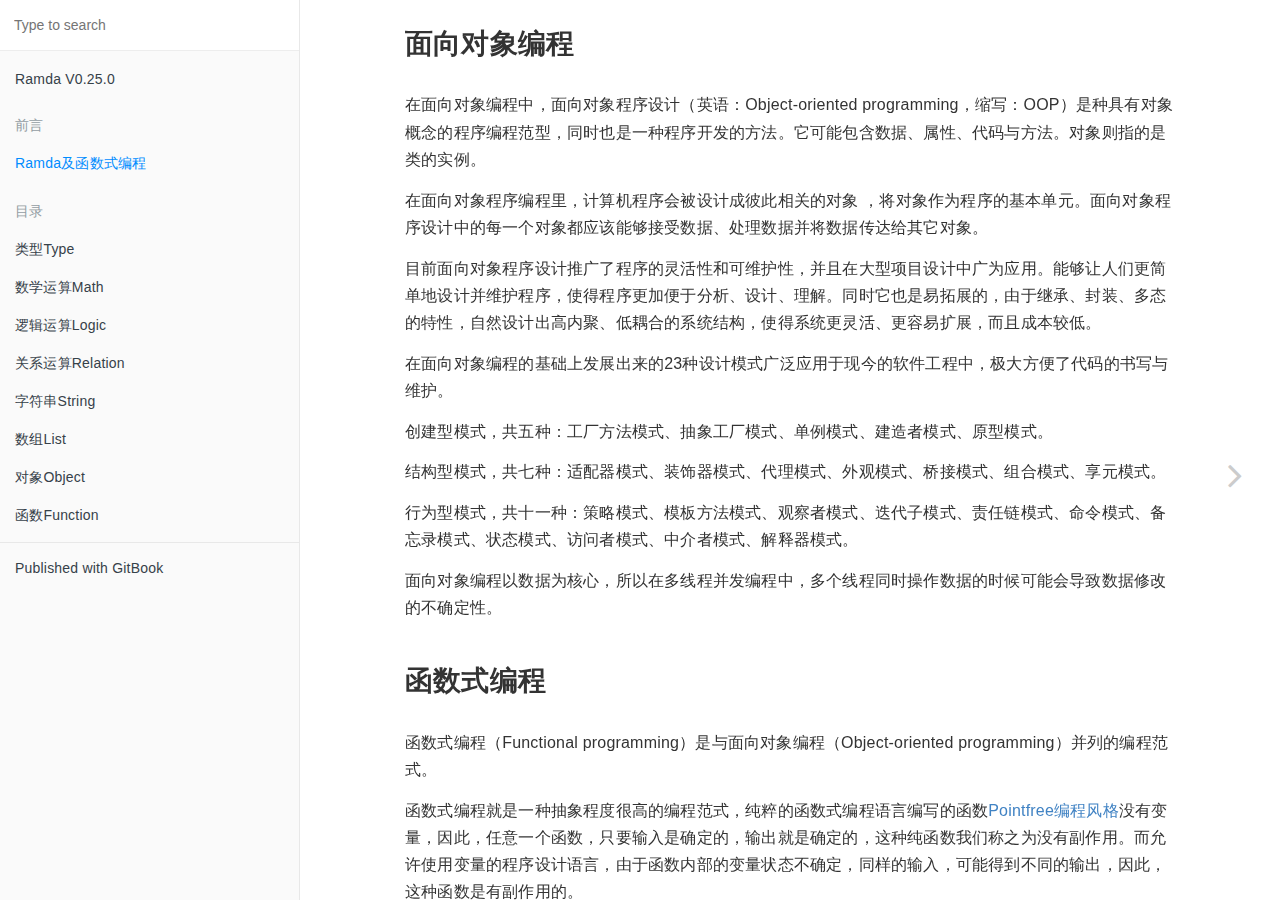
==== commit 4ab1f78d: "Updates" ====
--- a/index.html
+++ b/index.html
@@ -4,7 +4,7 @@
     <head>
         <meta charset="UTF-8">
         <meta content="text/html; charset=utf-8" http-equiv="Content-Type">
-        <title>简介 · GitBook</title>
+        <title>Ramda及函数式编程 · GitBook</title>
         <meta http-equiv="X-UA-Compatible" content="IE=edge" />
         <meta name="description" content="">
         <meta name="generator" content="GitBook 3.2.3">
@@ -112,7 +112,7 @@
                 <a href="./">
             
                     
-                    简介
+                    Ramda及函数式编程
             
                 </a>
             
@@ -261,7 +261,7 @@
     <!-- Title -->
     <h1>
         <i class="fa fa-circle-o-notch fa-spin"></i>
-        <a href="." >简介</a>
+        <a href="." >Ramda及函数式编程</a>
     </h1>
 </div>
 
@@ -276,8 +276,7 @@
     
                                 <section class="normal markdown-section">
                                 
-                                <h1 id="ramda">Ramda</h1>
-<h2 id="&#x9762;&#x5411;&#x5BF9;&#x8C61;&#x7F16;&#x7A0B;">&#x9762;&#x5411;&#x5BF9;&#x8C61;&#x7F16;&#x7A0B;</h2>
+                                <h2 id="&#x9762;&#x5411;&#x5BF9;&#x8C61;&#x7F16;&#x7A0B;">&#x9762;&#x5411;&#x5BF9;&#x8C61;&#x7F16;&#x7A0B;</h2>
 <p>&#x5728;&#x9762;&#x5411;&#x5BF9;&#x8C61;&#x7F16;&#x7A0B;&#x4E2D;&#xFF0C;&#x9762;&#x5411;&#x5BF9;&#x8C61;&#x7A0B;&#x5E8F;&#x8BBE;&#x8BA1;&#xFF08;&#x82F1;&#x8BED;&#xFF1A;Object-oriented programming&#xFF0C;&#x7F29;&#x5199;&#xFF1A;OOP&#xFF09;&#x662F;&#x79CD;&#x5177;&#x6709;&#x5BF9;&#x8C61;&#x6982;&#x5FF5;&#x7684;&#x7A0B;&#x5E8F;&#x7F16;&#x7A0B;&#x8303;&#x578B;&#xFF0C;&#x540C;&#x65F6;&#x4E5F;&#x662F;&#x4E00;&#x79CD;&#x7A0B;&#x5E8F;&#x5F00;&#x53D1;&#x7684;&#x65B9;&#x6CD5;&#x3002;&#x5B83;&#x53EF;&#x80FD;&#x5305;&#x542B;&#x6570;&#x636E;&#x3001;&#x5C5E;&#x6027;&#x3001;&#x4EE3;&#x7801;&#x4E0E;&#x65B9;&#x6CD5;&#x3002;&#x5BF9;&#x8C61;&#x5219;&#x6307;&#x7684;&#x662F;&#x7C7B;&#x7684;&#x5B9E;&#x4F8B;&#x3002;</p>
 <p>&#x5728;&#x9762;&#x5411;&#x5BF9;&#x8C61;&#x7A0B;&#x5E8F;&#x7F16;&#x7A0B;&#x91CC;&#xFF0C;&#x8BA1;&#x7B97;&#x673A;&#x7A0B;&#x5E8F;&#x4F1A;&#x88AB;&#x8BBE;&#x8BA1;&#x6210;&#x5F7C;&#x6B64;&#x76F8;&#x5173;&#x7684;&#x5BF9;&#x8C61; &#xFF0C;&#x5C06;&#x5BF9;&#x8C61;&#x4F5C;&#x4E3A;&#x7A0B;&#x5E8F;&#x7684;&#x57FA;&#x672C;&#x5355;&#x5143;&#x3002;&#x9762;&#x5411;&#x5BF9;&#x8C61;&#x7A0B;&#x5E8F;&#x8BBE;&#x8BA1;&#x4E2D;&#x7684;&#x6BCF;&#x4E00;&#x4E2A;&#x5BF9;&#x8C61;&#x90FD;&#x5E94;&#x8BE5;&#x80FD;&#x591F;&#x63A5;&#x53D7;&#x6570;&#x636E;&#x3001;&#x5904;&#x7406;&#x6570;&#x636E;&#x5E76;&#x5C06;&#x6570;&#x636E;&#x4F20;&#x8FBE;&#x7ED9;&#x5176;&#x5B83;&#x5BF9;&#x8C61;&#x3002;</p>
 <p>&#x76EE;&#x524D;&#x9762;&#x5411;&#x5BF9;&#x8C61;&#x7A0B;&#x5E8F;&#x8BBE;&#x8BA1;&#x63A8;&#x5E7F;&#x4E86;&#x7A0B;&#x5E8F;&#x7684;&#x7075;&#x6D3B;&#x6027;&#x548C;&#x53EF;&#x7EF4;&#x62A4;&#x6027;&#xFF0C;&#x5E76;&#x4E14;&#x5728;&#x5927;&#x578B;&#x9879;&#x76EE;&#x8BBE;&#x8BA1;&#x4E2D;&#x5E7F;&#x4E3A;&#x5E94;&#x7528;&#x3002;&#x80FD;&#x591F;&#x8BA9;&#x4EBA;&#x4EEC;&#x66F4;&#x7B80;&#x5355;&#x5730;&#x8BBE;&#x8BA1;&#x5E76;&#x7EF4;&#x62A4;&#x7A0B;&#x5E8F;&#xFF0C;&#x4F7F;&#x5F97;&#x7A0B;&#x5E8F;&#x66F4;&#x52A0;&#x4FBF;&#x4E8E;&#x5206;&#x6790;&#x3001;&#x8BBE;&#x8BA1;&#x3001;&#x7406;&#x89E3;&#x3002;&#x540C;&#x65F6;&#x5B83;&#x4E5F;&#x662F;&#x6613;&#x62D3;&#x5C55;&#x7684;&#xFF0C;&#x7531;&#x4E8E;&#x7EE7;&#x627F;&#x3001;&#x5C01;&#x88C5;&#x3001;&#x591A;&#x6001;&#x7684;&#x7279;&#x6027;&#xFF0C;&#x81EA;&#x7136;&#x8BBE;&#x8BA1;&#x51FA;&#x9AD8;&#x5185;&#x805A;&#x3001;&#x4F4E;&#x8026;&#x5408;&#x7684;&#x7CFB;&#x7EDF;&#x7ED3;&#x6784;&#xFF0C;&#x4F7F;&#x5F97;&#x7CFB;&#x7EDF;&#x66F4;&#x7075;&#x6D3B;&#x3001;&#x66F4;&#x5BB9;&#x6613;&#x6269;&#x5C55;&#xFF0C;&#x800C;&#x4E14;&#x6210;&#x672C;&#x8F83;&#x4F4E;&#x3002;</p>
@@ -369,7 +368,7 @@
     <script>
         var gitbook = gitbook || [];
         gitbook.push(function() {
-            gitbook.page.hasChanged({"page":{"title":"简介","level":"2.1","depth":1,"next":{"title":"类型Type","level":"3.1","depth":1,"path":"Type.md","ref":"Type.md","articles":[]},"previous":{"title":"Ramda V0.25.0","level":"1.1","depth":1,"url":"https://github.com/Leooman/ramda","ref":"https://github.com/Leooman/ramda","articles":[]},"dir":"ltr"},"config":{"gitbook":"*","theme":"default","variables":{},"plugins":[],"pluginsConfig":{"highlight":{},"search":{},"lunr":{"maxIndexSize":1000000,"ignoreSpecialCharacters":false},"sharing":{"facebook":true,"twitter":true,"google":false,"weibo":false,"instapaper":false,"vk":false,"all":["facebook","google","twitter","weibo","instapaper"]},"fontsettings":{"theme":"white","family":"sans","size":2},"theme-default":{"styles":{"website":"styles/website.css","pdf":"styles/pdf.css","epub":"styles/epub.css","mobi":"styles/mobi.css","ebook":"styles/ebook.css","print":"styles/print.css"},"showLevel":false}},"structure":{"langs":"LANGS.md","readme":"README.md","glossary":"GLOSSARY.md","summary":"SUMMARY.md"},"pdf":{"pageNumbers":true,"fontSize":12,"fontFamily":"Arial","paperSize":"a4","chapterMark":"pagebreak","pageBreaksBefore":"/","margin":{"right":62,"left":62,"top":56,"bottom":56}},"styles":{"website":"styles/website.css","pdf":"styles/pdf.css","epub":"styles/epub.css","mobi":"styles/mobi.css","ebook":"styles/ebook.css","print":"styles/print.css"}},"file":{"path":"README.md","mtime":"2018-08-05T13:36:50.240Z","type":"markdown"},"gitbook":{"version":"3.2.3","time":"2018-11-26T09:26:01.580Z"},"basePath":".","book":{"language":""}});
+            gitbook.page.hasChanged({"page":{"title":"Ramda及函数式编程","level":"2.1","depth":1,"next":{"title":"类型Type","level":"3.1","depth":1,"path":"Type.md","ref":"Type.md","articles":[]},"previous":{"title":"Ramda V0.25.0","level":"1.1","depth":1,"url":"https://github.com/Leooman/ramda","ref":"https://github.com/Leooman/ramda","articles":[]},"dir":"ltr"},"config":{"gitbook":"*","theme":"default","variables":{},"plugins":[],"pluginsConfig":{"highlight":{},"search":{},"lunr":{"maxIndexSize":1000000,"ignoreSpecialCharacters":false},"sharing":{"facebook":true,"twitter":true,"google":false,"weibo":false,"instapaper":false,"vk":false,"all":["facebook","google","twitter","weibo","instapaper"]},"fontsettings":{"theme":"white","family":"sans","size":2},"theme-default":{"styles":{"website":"styles/website.css","pdf":"styles/pdf.css","epub":"styles/epub.css","mobi":"styles/mobi.css","ebook":"styles/ebook.css","print":"styles/print.css"},"showLevel":false}},"structure":{"langs":"LANGS.md","readme":"README.md","glossary":"GLOSSARY.md","summary":"SUMMARY.md"},"pdf":{"pageNumbers":true,"fontSize":12,"fontFamily":"Arial","paperSize":"a4","chapterMark":"pagebreak","pageBreaksBefore":"/","margin":{"right":62,"left":62,"top":56,"bottom":56}},"styles":{"website":"styles/website.css","pdf":"styles/pdf.css","epub":"styles/epub.css","mobi":"styles/mobi.css","ebook":"styles/ebook.css","print":"styles/print.css"}},"file":{"path":"README.md","mtime":"2018-11-26T09:34:18.576Z","type":"markdown"},"gitbook":{"version":"3.2.3","time":"2018-11-26T09:36:33.395Z"},"basePath":".","book":{"language":""}});
         });
     </script>
 </div>
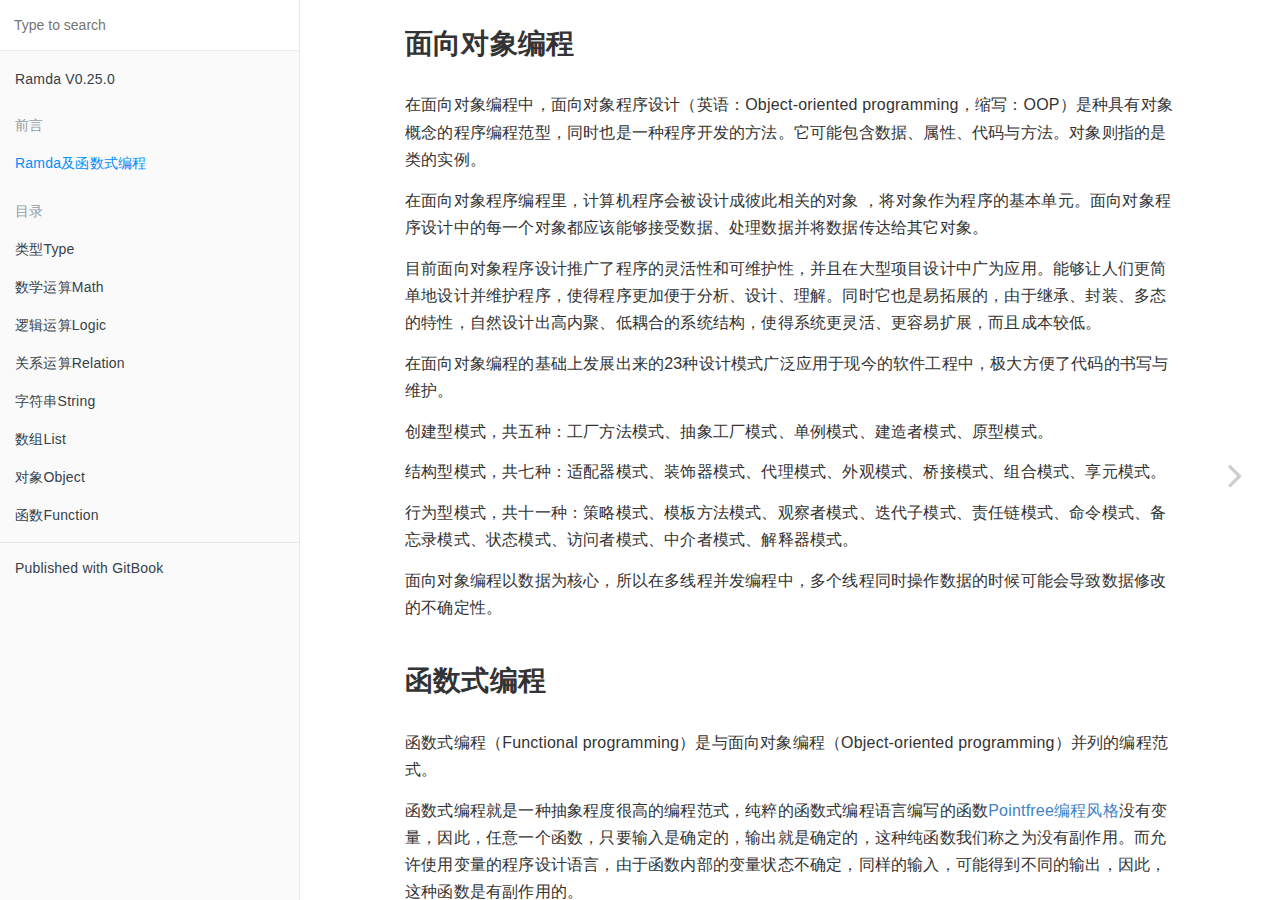
==== commit a8b0bbe2: "Updates" ====
--- a/index.html
+++ b/index.html
@@ -318,17 +318,6 @@
 <pre><code class="lang-javascript"><span class="hljs-keyword">var</span> square = n =&gt; n * n;
 _.map([<span class="hljs-number">4</span>, <span class="hljs-number">8</span>], square) <span class="hljs-comment">// [16, 64]</span>
 </code></pre>
-<h2 id="api">API</h2>
-<ul>
-<li><a href="#docs/Type">Type(&#x7C7B;&#x578B;)</a></li>
-<li><a href="#docs/Math">Math(&#x6570;&#x5B66;&#x8FD0;&#x7B97;)</a></li>
-<li><a href="#docs/Logic">Logic(&#x903B;&#x8F91;&#x8FD0;&#x7B97;)</a></li>
-<li><a href="#docs/Relation">Relation(&#x5173;&#x7CFB;&#x8FD0;&#x7B97;)</a></li>
-<li><a href="#docs/String">String(&#x5B57;&#x7B26;&#x4E32;)</a></li>
-<li><a href="#docs/List">List(&#x6570;&#x7EC4;)</a></li>
-<li><a href="#docs/Object">Object(&#x5BF9;&#x8C61;)</a></li>
-<li><a href="#docs/Function">Function(&#x51FD;&#x6570;)</a></li>
-</ul>
 
                                 
                                 </section>
@@ -368,7 +357,7 @@
     <script>
         var gitbook = gitbook || [];
         gitbook.push(function() {
-            gitbook.page.hasChanged({"page":{"title":"Ramda及函数式编程","level":"2.1","depth":1,"next":{"title":"类型Type","level":"3.1","depth":1,"path":"Type.md","ref":"Type.md","articles":[]},"previous":{"title":"Ramda V0.25.0","level":"1.1","depth":1,"url":"https://github.com/Leooman/ramda","ref":"https://github.com/Leooman/ramda","articles":[]},"dir":"ltr"},"config":{"gitbook":"*","theme":"default","variables":{},"plugins":[],"pluginsConfig":{"highlight":{},"search":{},"lunr":{"maxIndexSize":1000000,"ignoreSpecialCharacters":false},"sharing":{"facebook":true,"twitter":true,"google":false,"weibo":false,"instapaper":false,"vk":false,"all":["facebook","google","twitter","weibo","instapaper"]},"fontsettings":{"theme":"white","family":"sans","size":2},"theme-default":{"styles":{"website":"styles/website.css","pdf":"styles/pdf.css","epub":"styles/epub.css","mobi":"styles/mobi.css","ebook":"styles/ebook.css","print":"styles/print.css"},"showLevel":false}},"structure":{"langs":"LANGS.md","readme":"README.md","glossary":"GLOSSARY.md","summary":"SUMMARY.md"},"pdf":{"pageNumbers":true,"fontSize":12,"fontFamily":"Arial","paperSize":"a4","chapterMark":"pagebreak","pageBreaksBefore":"/","margin":{"right":62,"left":62,"top":56,"bottom":56}},"styles":{"website":"styles/website.css","pdf":"styles/pdf.css","epub":"styles/epub.css","mobi":"styles/mobi.css","ebook":"styles/ebook.css","print":"styles/print.css"}},"file":{"path":"README.md","mtime":"2018-11-26T09:34:18.576Z","type":"markdown"},"gitbook":{"version":"3.2.3","time":"2018-11-26T09:36:33.395Z"},"basePath":".","book":{"language":""}});
+            gitbook.page.hasChanged({"page":{"title":"Ramda及函数式编程","level":"2.1","depth":1,"next":{"title":"类型Type","level":"3.1","depth":1,"path":"Type.md","ref":"Type.md","articles":[]},"previous":{"title":"Ramda V0.25.0","level":"1.1","depth":1,"url":"https://github.com/Leooman/ramda","ref":"https://github.com/Leooman/ramda","articles":[]},"dir":"ltr"},"config":{"gitbook":"*","theme":"default","variables":{},"plugins":[],"pluginsConfig":{"highlight":{},"search":{},"lunr":{"maxIndexSize":1000000,"ignoreSpecialCharacters":false},"sharing":{"facebook":true,"twitter":true,"google":false,"weibo":false,"instapaper":false,"vk":false,"all":["facebook","google","twitter","weibo","instapaper"]},"fontsettings":{"theme":"white","family":"sans","size":2},"theme-default":{"styles":{"website":"styles/website.css","pdf":"styles/pdf.css","epub":"styles/epub.css","mobi":"styles/mobi.css","ebook":"styles/ebook.css","print":"styles/print.css"},"showLevel":false}},"structure":{"langs":"LANGS.md","readme":"README.md","glossary":"GLOSSARY.md","summary":"SUMMARY.md"},"pdf":{"pageNumbers":true,"fontSize":12,"fontFamily":"Arial","paperSize":"a4","chapterMark":"pagebreak","pageBreaksBefore":"/","margin":{"right":62,"left":62,"top":56,"bottom":56}},"styles":{"website":"styles/website.css","pdf":"styles/pdf.css","epub":"styles/epub.css","mobi":"styles/mobi.css","ebook":"styles/ebook.css","print":"styles/print.css"}},"file":{"path":"README.md","mtime":"2018-11-26T10:06:11.584Z","type":"markdown"},"gitbook":{"version":"3.2.3","time":"2018-11-26T10:06:17.388Z"},"basePath":".","book":{"language":""}});
         });
     </script>
 </div>
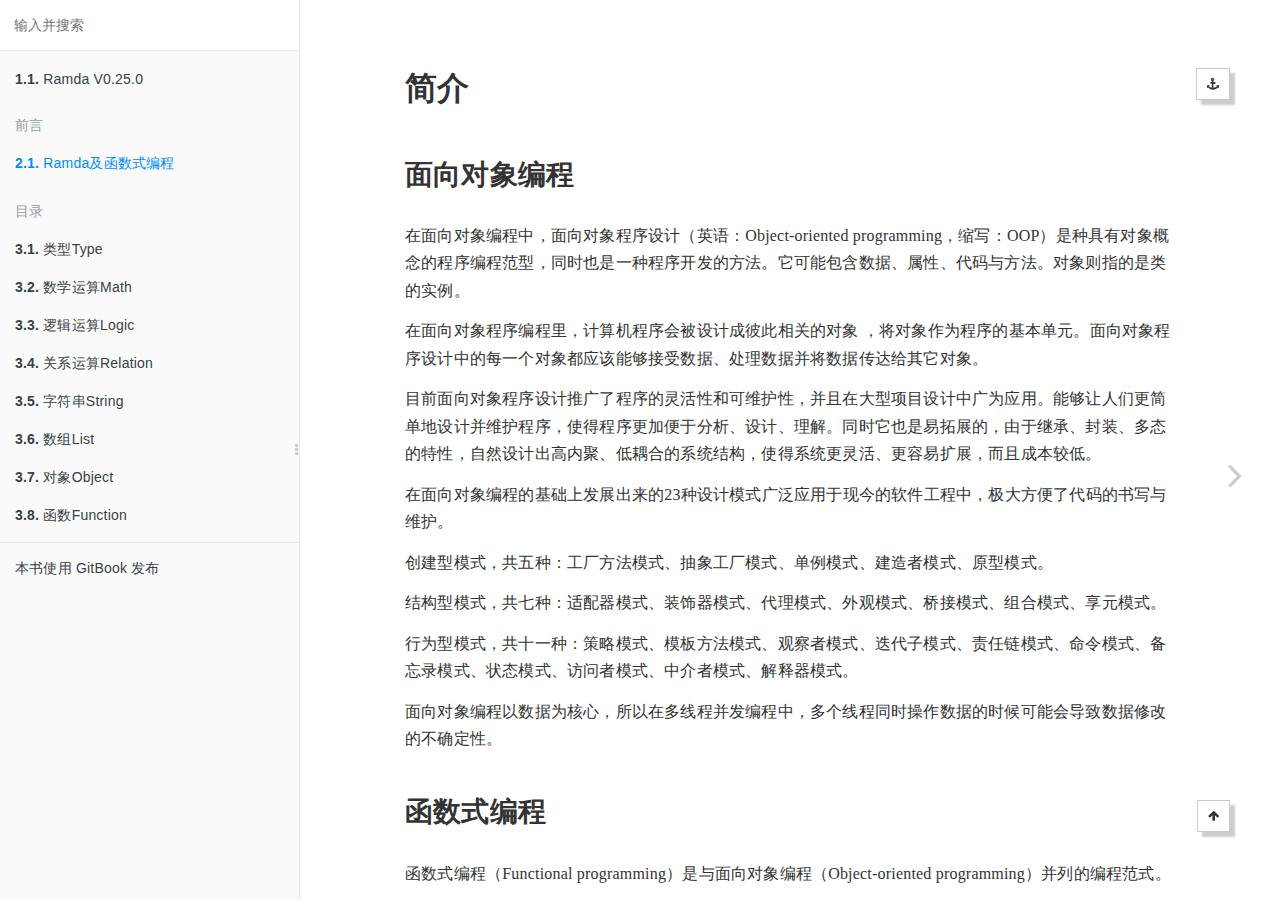
==== commit f2139d4d: "Updates" ====
--- a/index.html
+++ b/index.html
@@ -1,14 +1,14 @@
 
 <!DOCTYPE HTML>
-<html lang="" >
+<html lang="zh-hans" >
     <head>
         <meta charset="UTF-8">
         <meta content="text/html; charset=utf-8" http-equiv="Content-Type">
-        <title>Ramda及函数式编程 · GitBook</title>
+        <title>Ramda及函数式编程 · 函数式编程Ramda</title>
         <meta http-equiv="X-UA-Compatible" content="IE=edge" />
         <meta name="description" content="">
         <meta name="generator" content="GitBook 3.2.3">
-        
+        <meta name="author" content="Leooman">
         
         
     
@@ -17,6 +17,22 @@
     
             
                 
+                <link rel="stylesheet" href="gitbook/gitbook-plugin-anchors/plugin.css">
+                
+            
+                
+                <link rel="stylesheet" href="gitbook/gitbook-plugin-splitter/splitter.css">
+                
+            
+                
+                <link rel="stylesheet" href="gitbook/gitbook-plugin-tbfed-pagefooter/footer.css">
+                
+            
+                
+                <link rel="stylesheet" href="gitbook/gitbook-plugin-anchor-navigation-ex/style/plugin.css">
+                
+            
+                
                 <link rel="stylesheet" href="gitbook/gitbook-plugin-highlight/website.css">
                 
             
@@ -47,6 +63,7 @@
     
 
         
+    
     
     
     <meta name="HandheldFriendly" content="true"/>
@@ -61,6 +78,15 @@
     
     
 
+    
+        <link rel="shortcut icon" href='logo.ico' type="image/x-icon">
+    
+    
+        <link rel="bookmark" href='logo.ico' type="image/x-icon">
+    
+    
+    
+
     </head>
     <body>
         
@@ -69,7 +95,7 @@
         
             
 <div id="book-search-input" role="search">
-    <input type="text" placeholder="Type to search" />
+    <input type="text" placeholder="输入并搜索" />
 </div>
 
             
@@ -80,6 +106,8 @@
 <ul class="summary">
     
     
+    
+    
 
     
 
@@ -92,6 +120,8 @@
                 <a target="_blank" href="https://github.com/Leooman/ramda">
             
                     
+                        <b>1.1.</b>
+                    
                     Ramda V0.25.0
             
                 </a>
@@ -112,6 +142,8 @@
                 <a href="./">
             
                     
+                        <b>2.1.</b>
+                    
                     Ramda及函数式编程
             
                 </a>
@@ -132,6 +164,8 @@
                 <a href="Type.html">
             
                     
+                        <b>3.1.</b>
+                    
                     类型Type
             
                 </a>
@@ -145,6 +179,8 @@
                 <a href="Math.html">
             
                     
+                        <b>3.2.</b>
+                    
                     数学运算Math
             
                 </a>
@@ -158,6 +194,8 @@
                 <a href="Logic.html">
             
                     
+                        <b>3.3.</b>
+                    
                     逻辑运算Logic
             
                 </a>
@@ -171,6 +209,8 @@
                 <a href="Relation.html">
             
                     
+                        <b>3.4.</b>
+                    
                     关系运算Relation
             
                 </a>
@@ -184,6 +224,8 @@
                 <a href="String.html">
             
                     
+                        <b>3.5.</b>
+                    
                     字符串String
             
                 </a>
@@ -197,6 +239,8 @@
                 <a href="List.html">
             
                     
+                        <b>3.6.</b>
+                    
                     数组List
             
                 </a>
@@ -210,6 +254,8 @@
                 <a href="Object.html">
             
                     
+                        <b>3.7.</b>
+                    
                     对象Object
             
                 </a>
@@ -222,6 +268,8 @@
             
                 <a href="Function.html">
             
+                    
+                        <b>3.8.</b>
                     
                     函数Function
             
@@ -238,7 +286,7 @@
 
     <li>
         <a href="https://www.gitbook.com" target="blank" class="gitbook-link">
-            Published with GitBook
+            本书使用 GitBook 发布
         </a>
     </li>
 </ul>
@@ -276,7 +324,8 @@
     
                                 <section class="normal markdown-section">
                                 
-                                <h2 id="&#x9762;&#x5411;&#x5BF9;&#x8C61;&#x7F16;&#x7A0B;">&#x9762;&#x5411;&#x5BF9;&#x8C61;&#x7F16;&#x7A0B;</h2>
+                                <div id="anchor-navigation-ex-navbar"><i class="fa fa-anchor"></i><ul><li><a href="#&#x7B80;&#x4ECB;">&#x7B80;&#x4ECB;</a></li><ul><li><a href="#&#x9762;&#x5411;&#x5BF9;&#x8C61;&#x7F16;&#x7A0B;">&#x9762;&#x5411;&#x5BF9;&#x8C61;&#x7F16;&#x7A0B;</a></li><li><a href="#&#x51FD;&#x6570;&#x5F0F;&#x7F16;&#x7A0B;">&#x51FD;&#x6570;&#x5F0F;&#x7F16;&#x7A0B;</a></li><li><a href="#why-ramda">Why Ramda</a></li></ul></ul></div><a href="#&#x7B80;&#x4ECB;" id="anchorNavigationExGoTop"><i class="fa fa-arrow-up"></i></a><h1 id="&#x7B80;&#x4ECB;"><a name="&#x7B80;&#x4ECB;" class="anchor-navigation-ex-anchor" href="#&#x7B80;&#x4ECB;"><i class="fa fa-link" aria-hidden="true"></i></a>&#x7B80;&#x4ECB;</h1>
+<h2 id="&#x9762;&#x5411;&#x5BF9;&#x8C61;&#x7F16;&#x7A0B;"><a name="&#x9762;&#x5411;&#x5BF9;&#x8C61;&#x7F16;&#x7A0B;" class="anchor-navigation-ex-anchor" href="#&#x9762;&#x5411;&#x5BF9;&#x8C61;&#x7F16;&#x7A0B;"><i class="fa fa-link" aria-hidden="true"></i></a>&#x9762;&#x5411;&#x5BF9;&#x8C61;&#x7F16;&#x7A0B;</h2>
 <p>&#x5728;&#x9762;&#x5411;&#x5BF9;&#x8C61;&#x7F16;&#x7A0B;&#x4E2D;&#xFF0C;&#x9762;&#x5411;&#x5BF9;&#x8C61;&#x7A0B;&#x5E8F;&#x8BBE;&#x8BA1;&#xFF08;&#x82F1;&#x8BED;&#xFF1A;Object-oriented programming&#xFF0C;&#x7F29;&#x5199;&#xFF1A;OOP&#xFF09;&#x662F;&#x79CD;&#x5177;&#x6709;&#x5BF9;&#x8C61;&#x6982;&#x5FF5;&#x7684;&#x7A0B;&#x5E8F;&#x7F16;&#x7A0B;&#x8303;&#x578B;&#xFF0C;&#x540C;&#x65F6;&#x4E5F;&#x662F;&#x4E00;&#x79CD;&#x7A0B;&#x5E8F;&#x5F00;&#x53D1;&#x7684;&#x65B9;&#x6CD5;&#x3002;&#x5B83;&#x53EF;&#x80FD;&#x5305;&#x542B;&#x6570;&#x636E;&#x3001;&#x5C5E;&#x6027;&#x3001;&#x4EE3;&#x7801;&#x4E0E;&#x65B9;&#x6CD5;&#x3002;&#x5BF9;&#x8C61;&#x5219;&#x6307;&#x7684;&#x662F;&#x7C7B;&#x7684;&#x5B9E;&#x4F8B;&#x3002;</p>
 <p>&#x5728;&#x9762;&#x5411;&#x5BF9;&#x8C61;&#x7A0B;&#x5E8F;&#x7F16;&#x7A0B;&#x91CC;&#xFF0C;&#x8BA1;&#x7B97;&#x673A;&#x7A0B;&#x5E8F;&#x4F1A;&#x88AB;&#x8BBE;&#x8BA1;&#x6210;&#x5F7C;&#x6B64;&#x76F8;&#x5173;&#x7684;&#x5BF9;&#x8C61; &#xFF0C;&#x5C06;&#x5BF9;&#x8C61;&#x4F5C;&#x4E3A;&#x7A0B;&#x5E8F;&#x7684;&#x57FA;&#x672C;&#x5355;&#x5143;&#x3002;&#x9762;&#x5411;&#x5BF9;&#x8C61;&#x7A0B;&#x5E8F;&#x8BBE;&#x8BA1;&#x4E2D;&#x7684;&#x6BCF;&#x4E00;&#x4E2A;&#x5BF9;&#x8C61;&#x90FD;&#x5E94;&#x8BE5;&#x80FD;&#x591F;&#x63A5;&#x53D7;&#x6570;&#x636E;&#x3001;&#x5904;&#x7406;&#x6570;&#x636E;&#x5E76;&#x5C06;&#x6570;&#x636E;&#x4F20;&#x8FBE;&#x7ED9;&#x5176;&#x5B83;&#x5BF9;&#x8C61;&#x3002;</p>
 <p>&#x76EE;&#x524D;&#x9762;&#x5411;&#x5BF9;&#x8C61;&#x7A0B;&#x5E8F;&#x8BBE;&#x8BA1;&#x63A8;&#x5E7F;&#x4E86;&#x7A0B;&#x5E8F;&#x7684;&#x7075;&#x6D3B;&#x6027;&#x548C;&#x53EF;&#x7EF4;&#x62A4;&#x6027;&#xFF0C;&#x5E76;&#x4E14;&#x5728;&#x5927;&#x578B;&#x9879;&#x76EE;&#x8BBE;&#x8BA1;&#x4E2D;&#x5E7F;&#x4E3A;&#x5E94;&#x7528;&#x3002;&#x80FD;&#x591F;&#x8BA9;&#x4EBA;&#x4EEC;&#x66F4;&#x7B80;&#x5355;&#x5730;&#x8BBE;&#x8BA1;&#x5E76;&#x7EF4;&#x62A4;&#x7A0B;&#x5E8F;&#xFF0C;&#x4F7F;&#x5F97;&#x7A0B;&#x5E8F;&#x66F4;&#x52A0;&#x4FBF;&#x4E8E;&#x5206;&#x6790;&#x3001;&#x8BBE;&#x8BA1;&#x3001;&#x7406;&#x89E3;&#x3002;&#x540C;&#x65F6;&#x5B83;&#x4E5F;&#x662F;&#x6613;&#x62D3;&#x5C55;&#x7684;&#xFF0C;&#x7531;&#x4E8E;&#x7EE7;&#x627F;&#x3001;&#x5C01;&#x88C5;&#x3001;&#x591A;&#x6001;&#x7684;&#x7279;&#x6027;&#xFF0C;&#x81EA;&#x7136;&#x8BBE;&#x8BA1;&#x51FA;&#x9AD8;&#x5185;&#x805A;&#x3001;&#x4F4E;&#x8026;&#x5408;&#x7684;&#x7CFB;&#x7EDF;&#x7ED3;&#x6784;&#xFF0C;&#x4F7F;&#x5F97;&#x7CFB;&#x7EDF;&#x66F4;&#x7075;&#x6D3B;&#x3001;&#x66F4;&#x5BB9;&#x6613;&#x6269;&#x5C55;&#xFF0C;&#x800C;&#x4E14;&#x6210;&#x672C;&#x8F83;&#x4F4E;&#x3002;</p>
@@ -285,12 +334,12 @@
 <p>&#x7ED3;&#x6784;&#x578B;&#x6A21;&#x5F0F;&#xFF0C;&#x5171;&#x4E03;&#x79CD;&#xFF1A;&#x9002;&#x914D;&#x5668;&#x6A21;&#x5F0F;&#x3001;&#x88C5;&#x9970;&#x5668;&#x6A21;&#x5F0F;&#x3001;&#x4EE3;&#x7406;&#x6A21;&#x5F0F;&#x3001;&#x5916;&#x89C2;&#x6A21;&#x5F0F;&#x3001;&#x6865;&#x63A5;&#x6A21;&#x5F0F;&#x3001;&#x7EC4;&#x5408;&#x6A21;&#x5F0F;&#x3001;&#x4EAB;&#x5143;&#x6A21;&#x5F0F;&#x3002;</p>
 <p>&#x884C;&#x4E3A;&#x578B;&#x6A21;&#x5F0F;&#xFF0C;&#x5171;&#x5341;&#x4E00;&#x79CD;&#xFF1A;&#x7B56;&#x7565;&#x6A21;&#x5F0F;&#x3001;&#x6A21;&#x677F;&#x65B9;&#x6CD5;&#x6A21;&#x5F0F;&#x3001;&#x89C2;&#x5BDF;&#x8005;&#x6A21;&#x5F0F;&#x3001;&#x8FED;&#x4EE3;&#x5B50;&#x6A21;&#x5F0F;&#x3001;&#x8D23;&#x4EFB;&#x94FE;&#x6A21;&#x5F0F;&#x3001;&#x547D;&#x4EE4;&#x6A21;&#x5F0F;&#x3001;&#x5907;&#x5FD8;&#x5F55;&#x6A21;&#x5F0F;&#x3001;&#x72B6;&#x6001;&#x6A21;&#x5F0F;&#x3001;&#x8BBF;&#x95EE;&#x8005;&#x6A21;&#x5F0F;&#x3001;&#x4E2D;&#x4ECB;&#x8005;&#x6A21;&#x5F0F;&#x3001;&#x89E3;&#x91CA;&#x5668;&#x6A21;&#x5F0F;&#x3002;</p>
 <p>&#x9762;&#x5411;&#x5BF9;&#x8C61;&#x7F16;&#x7A0B;&#x4EE5;&#x6570;&#x636E;&#x4E3A;&#x6838;&#x5FC3;&#xFF0C;&#x6240;&#x4EE5;&#x5728;&#x591A;&#x7EBF;&#x7A0B;&#x5E76;&#x53D1;&#x7F16;&#x7A0B;&#x4E2D;&#xFF0C;&#x591A;&#x4E2A;&#x7EBF;&#x7A0B;&#x540C;&#x65F6;&#x64CD;&#x4F5C;&#x6570;&#x636E;&#x7684;&#x65F6;&#x5019;&#x53EF;&#x80FD;&#x4F1A;&#x5BFC;&#x81F4;&#x6570;&#x636E;&#x4FEE;&#x6539;&#x7684;&#x4E0D;&#x786E;&#x5B9A;&#x6027;&#x3002; </p>
-<h2 id="&#x51FD;&#x6570;&#x5F0F;&#x7F16;&#x7A0B;">&#x51FD;&#x6570;&#x5F0F;&#x7F16;&#x7A0B;</h2>
+<h2 id="&#x51FD;&#x6570;&#x5F0F;&#x7F16;&#x7A0B;"><a name="&#x51FD;&#x6570;&#x5F0F;&#x7F16;&#x7A0B;" class="anchor-navigation-ex-anchor" href="#&#x51FD;&#x6570;&#x5F0F;&#x7F16;&#x7A0B;"><i class="fa fa-link" aria-hidden="true"></i></a>&#x51FD;&#x6570;&#x5F0F;&#x7F16;&#x7A0B;</h2>
 <p>&#x51FD;&#x6570;&#x5F0F;&#x7F16;&#x7A0B;&#xFF08;Functional programming&#xFF09;&#x662F;&#x4E0E;&#x9762;&#x5411;&#x5BF9;&#x8C61;&#x7F16;&#x7A0B;&#xFF08;Object-oriented programming&#xFF09;&#x5E76;&#x5217;&#x7684;&#x7F16;&#x7A0B;&#x8303;&#x5F0F;&#x3002;</p>
 <p>&#x51FD;&#x6570;&#x5F0F;&#x7F16;&#x7A0B;&#x5C31;&#x662F;&#x4E00;&#x79CD;&#x62BD;&#x8C61;&#x7A0B;&#x5EA6;&#x5F88;&#x9AD8;&#x7684;&#x7F16;&#x7A0B;&#x8303;&#x5F0F;&#xFF0C;&#x7EAF;&#x7CB9;&#x7684;&#x51FD;&#x6570;&#x5F0F;&#x7F16;&#x7A0B;&#x8BED;&#x8A00;&#x7F16;&#x5199;&#x7684;&#x51FD;&#x6570;<a href="http://www.ruanyifeng.com/blog/2017/03/pointfree.html" target="_blank">Pointfree&#x7F16;&#x7A0B;&#x98CE;&#x683C;</a>&#x6CA1;&#x6709;&#x53D8;&#x91CF;&#xFF0C;&#x56E0;&#x6B64;&#xFF0C;&#x4EFB;&#x610F;&#x4E00;&#x4E2A;&#x51FD;&#x6570;&#xFF0C;&#x53EA;&#x8981;&#x8F93;&#x5165;&#x662F;&#x786E;&#x5B9A;&#x7684;&#xFF0C;&#x8F93;&#x51FA;&#x5C31;&#x662F;&#x786E;&#x5B9A;&#x7684;&#xFF0C;&#x8FD9;&#x79CD;&#x7EAF;&#x51FD;&#x6570;&#x6211;&#x4EEC;&#x79F0;&#x4E4B;&#x4E3A;&#x6CA1;&#x6709;&#x526F;&#x4F5C;&#x7528;&#x3002;&#x800C;&#x5141;&#x8BB8;&#x4F7F;&#x7528;&#x53D8;&#x91CF;&#x7684;&#x7A0B;&#x5E8F;&#x8BBE;&#x8BA1;&#x8BED;&#x8A00;&#xFF0C;&#x7531;&#x4E8E;&#x51FD;&#x6570;&#x5185;&#x90E8;&#x7684;&#x53D8;&#x91CF;&#x72B6;&#x6001;&#x4E0D;&#x786E;&#x5B9A;&#xFF0C;&#x540C;&#x6837;&#x7684;&#x8F93;&#x5165;&#xFF0C;&#x53EF;&#x80FD;&#x5F97;&#x5230;&#x4E0D;&#x540C;&#x7684;&#x8F93;&#x51FA;&#xFF0C;&#x56E0;&#x6B64;&#xFF0C;&#x8FD9;&#x79CD;&#x51FD;&#x6570;&#x662F;&#x6709;&#x526F;&#x4F5C;&#x7528;&#x7684;&#x3002; </p>
 <p>&#x5BF9;&#x8C61;&#x4E0E;&#x5BF9;&#x8C61;&#x4E4B;&#x95F4;&#x7684;&#x5173;&#x7CFB;&#x662F;&#x9762;&#x5411;&#x5BF9;&#x8C61;&#x7F16;&#x7A0B;&#x9996;&#x8981;&#x8003;&#x8651;&#x7684;&#x95EE;&#x9898;&#xFF0C;&#x800C;&#x5728;&#x51FD;&#x6570;&#x5F0F;&#x7F16;&#x7A0B;&#x4E2D;&#xFF0C;&#x6240;&#x6709;&#x7684;&#x6570;&#x636E;&#x90FD;&#x662F;&#x4E0D;&#x53EF;&#x53D8;&#x7684;&#xFF0C;&#x4E0D;&#x540C;&#x7684;&#x51FD;&#x6570;&#x4E4B;&#x95F4;&#x901A;&#x8FC7;&#x6570;&#x636E;&#x6D41;&#x6765;&#x4EA4;&#x6362;&#x4FE1;&#x606F;&#xFF0C;<code>&#x51FD;&#x6570;&#x4F5C;&#x4E3A;FP&#x4E2D;&#x7684;&#x4E00;&#x7B49;&#x516C;&#x6C11;</code>&#xFF0C;&#x4EAB;&#x6709;&#x8DDF;&#x6570;&#x636E;&#x4E00;&#x6837;&#x7684;&#x5730;&#x4F4D;&#xFF0C;&#x53EF;&#x4EE5;&#x4F5C;&#x4E3A;&#x53C2;&#x6570;&#x4F20;&#x9012;&#x7ED9;&#x4E0B;&#x4E00;&#x4E2A;&#x51FD;&#x6570;&#xFF0C;&#x540C;&#x65F6;&#x4E5F;&#x53EF;&#x4EE5;&#x4F5C;&#x4E3A;&#x8FD4;&#x56DE;&#x503C;&#x3002; </p>
 <p>&#x5728;&#x51FD;&#x6570;&#x5F0F;&#x7F16;&#x7A0B;&#x4E2D;&#xFF0C;&#x7531;&#x4E8E;&#x6570;&#x636E;&#x5168;&#x90E8;&#x90FD;&#x662F;&#x4E0D;&#x53EF;&#x53D8;&#x7684;&#xFF0C;&#x6240;&#x4EE5;&#x6CA1;&#x6709;&#x5E76;&#x53D1;&#x7F16;&#x7A0B;&#x7684;&#x95EE;&#x9898;&#xFF0C;&#x662F;&#x591A;&#x7EBF;&#x7A0B;&#x5B89;&#x5168;&#x7684;&#x3002;&#x53EF;&#x4EE5;&#x6709;&#x6548;&#x964D;&#x4F4E;&#x7A0B;&#x5E8F;&#x8FD0;&#x884C;&#x4E2D;&#x6240;&#x4EA7;&#x751F;&#x7684;&#x526F;&#x4F5C;&#x7528;&#xFF0C;&#x5BF9;&#x4E8E;&#x5FEB;&#x901F;&#x8FED;&#x4EE3;&#x7684;&#x9879;&#x76EE;&#x6765;&#x8BF4;&#xFF0C;&#x51FD;&#x6570;&#x5F0F;&#x7F16;&#x7A0B;&#x53EF;&#x4EE5;&#x5B9E;&#x73B0;&#x51FD;&#x6570;&#x4E0E;&#x51FD;&#x6570;&#x4E4B;&#x95F4;&#x7684;&#x70ED;&#x5207;&#x6362;&#x800C;&#x4E0D;&#x7528;&#x62C5;&#x5FC3;&#x6570;&#x636E;&#x7684;&#x95EE;&#x9898;&#xFF0C;&#x56E0;&#x4E3A;&#x5B83;&#x662F;&#x4EE5;&#x51FD;&#x6570;&#x4F5C;&#x4E3A;&#x6700;&#x5C0F;&#x5355;&#x4F4D;&#x7684;&#xFF0C;&#x53EA;&#x8981;&#x51FD;&#x6570;&#x4E0E;&#x51FD;&#x6570;&#x4E4B;&#x95F4;&#x7684;&#x5173;&#x7CFB;&#x6B63;&#x786E;&#x5373;&#x53EF;&#x4FDD;&#x8BC1;&#x7ED3;&#x679C;&#x7684;&#x6B63;&#x786E;&#x6027;&#x3002;</p>
-<h2 id="why-ramda">Why Ramda</h2>
+<h2 id="why-ramda"><a name="why-ramda" class="anchor-navigation-ex-anchor" href="#why-ramda"><i class="fa fa-link" aria-hidden="true"></i></a>Why Ramda</h2>
 <p>Ramda&#x5F3A;&#x8C03;&#x4E00;&#x79CD;&#x66F4;&#x7EAF;&#x7CB9;&#x7684;&#x51FD;&#x6570;<code>Pure function</code>&#x98CE;&#x683C;&#xFF0C;&#x4E0D;&#x53EF;&#x53D8;&#x548C;&#x65E0;&#x526F;&#x4F5C;&#x7528;&#x662F;&#x5176;&#x8BBE;&#x8BA1;&#x7684;&#x6838;&#x5FC3;&#xFF0C;&#x5F53;&#x7ED9;&#x4E88;function&#x76F8;&#x540C;&#x7684;&#x53C2;&#x6570;&#xFF0C;&#x6C38;&#x8FDC;&#x8FD4;&#x56DE;&#x76F8;&#x540C;&#x7684;&#x503C;&#xFF0C;&#x5E76;&#x4E14;&#x6CA1;&#x6709;&#x663E;&#x8457;&#x7684;&#x526F;&#x4F5C;&#x7528;<code>side effect</code>&#x3002;</p>
 <pre><code class="lang-javascript"><span class="hljs-comment">//side effect&#x6307;&#x4E00;&#x4E2A;function&#x505A;&#x4E86;&#x8DDF;&#x672C;&#x8EAB;&#x8FD0;&#x7B97;&#x8FD4;&#x56DE;&#x503C;&#x6CA1;&#x6709;&#x5173;&#x7CFB;&#x7684;&#x4E8B;&#xFF0C;&#x6BD4;&#x5982;&#x53D1;&#x9001;`http request`&#x8BF7;&#x6C42;&#x6216;&#x4FEE;&#x6539;&#x67D0;&#x4E2A;&#x5168;&#x5C40;&#x53D8;&#x91CF;&#x6216;&#x4F20;&#x5165;&#x53C2;&#x6570;&#x7684;&#x503C;&#xFF0C;&#x751A;&#x81F3;&#x662F;&#x6267;&#x884C;`console.log`</span>
 
@@ -318,7 +367,9 @@
 <pre><code class="lang-javascript"><span class="hljs-keyword">var</span> square = n =&gt; n * n;
 _.map([<span class="hljs-number">4</span>, <span class="hljs-number">8</span>], square) <span class="hljs-comment">// [16, 64]</span>
 </code></pre>
-
+<footer class="page-footer"><span class="copyright">Copyright &#xA9; leooman.com 2018 all right reserved&#xFF0C;powered by Gitbook</span><span class="footer-modification">&#x6587;&#x4EF6;&#x6700;&#x65B0;&#x53D1;&#x5E03;&#x65F6;&#x95F4;&#xFF1A;
+2018-11-27 11:50:09
+</span></footer>
                                 
                                 </section>
                             
@@ -357,7 +408,7 @@
     <script>
         var gitbook = gitbook || [];
         gitbook.push(function() {
-            gitbook.page.hasChanged({"page":{"title":"Ramda及函数式编程","level":"2.1","depth":1,"next":{"title":"类型Type","level":"3.1","depth":1,"path":"Type.md","ref":"Type.md","articles":[]},"previous":{"title":"Ramda V0.25.0","level":"1.1","depth":1,"url":"https://github.com/Leooman/ramda","ref":"https://github.com/Leooman/ramda","articles":[]},"dir":"ltr"},"config":{"gitbook":"*","theme":"default","variables":{},"plugins":[],"pluginsConfig":{"highlight":{},"search":{},"lunr":{"maxIndexSize":1000000,"ignoreSpecialCharacters":false},"sharing":{"facebook":true,"twitter":true,"google":false,"weibo":false,"instapaper":false,"vk":false,"all":["facebook","google","twitter","weibo","instapaper"]},"fontsettings":{"theme":"white","family":"sans","size":2},"theme-default":{"styles":{"website":"styles/website.css","pdf":"styles/pdf.css","epub":"styles/epub.css","mobi":"styles/mobi.css","ebook":"styles/ebook.css","print":"styles/print.css"},"showLevel":false}},"structure":{"langs":"LANGS.md","readme":"README.md","glossary":"GLOSSARY.md","summary":"SUMMARY.md"},"pdf":{"pageNumbers":true,"fontSize":12,"fontFamily":"Arial","paperSize":"a4","chapterMark":"pagebreak","pageBreaksBefore":"/","margin":{"right":62,"left":62,"top":56,"bottom":56}},"styles":{"website":"styles/website.css","pdf":"styles/pdf.css","epub":"styles/epub.css","mobi":"styles/mobi.css","ebook":"styles/ebook.css","print":"styles/print.css"}},"file":{"path":"README.md","mtime":"2018-11-26T10:06:11.584Z","type":"markdown"},"gitbook":{"version":"3.2.3","time":"2018-11-26T10:06:17.388Z"},"basePath":".","book":{"language":""}});
+            gitbook.page.hasChanged({"page":{"title":"Ramda及函数式编程","level":"2.1","depth":1,"next":{"title":"类型Type","level":"3.1","depth":1,"path":"Type.md","ref":"Type.md","articles":[]},"previous":{"title":"Ramda V0.25.0","level":"1.1","depth":1,"url":"https://github.com/Leooman/ramda","ref":"https://github.com/Leooman/ramda","articles":[]},"dir":"ltr"},"config":{"plugins":["simple-page-toc@^0.1.1","github@^2.0.0","anchors@^0.7.1","splitter@^0.0.8","tbfed-pagefooter@^0.0.1","anchor-navigation-ex@0.1.8","favicon@^0.0.2","-sharing","sharing-plus@^0.0.2"],"root":".","styles":{"website":"styles/website.css","pdf":"styles/pdf.css","epub":"styles/epub.css","mobi":"styles/mobi.css","ebook":"styles/ebook.css","print":"styles/print.css"},"pluginsConfig":{"tbfed-pagefooter":{"copyright":"Copyright © leooman.com 2018","modify_label":"文件最新发布时间：","modify_format":"YYYY-MM-DD HH:mm:ss"},"github":{"url":"https://github.com/Leooman"},"simple-page-toc":{"maxDepth":3,"skipFirstH1":true},"splitter":{},"search":{},"sharing-plus":{"qq":false,"all":["facebook","google","twitter","instapaper","linkedin","pocket","stumbleupon"],"douban":false,"facebook":true,"weibo":false,"instapaper":false,"whatsapp":false,"hatenaBookmark":false,"twitter":true,"messenger":false,"line":false,"vk":false,"pocket":true,"google":false,"viber":false,"stumbleupon":false,"qzone":false,"linkedin":false},"lunr":{"maxIndexSize":1000000,"ignoreSpecialCharacters":false},"fontsettings":{"theme":"white","family":"serif","size":2},"highlight":{},"anchor-navigation-ex":{"isRewritePageTitle":false,"tocLevel1Icon":"fa fa-hand-o-right","tocLevel2Icon":"fa fa-hand-o-right","tocLevel3Icon":"fa fa-hand-o-right"},"favicon":{"shortcut":"logo.ico","bookmark":"logo.ico"},"sharing":{"qq":false,"all":["facebook","google","twitter","weibo","instapaper","linkedin","pocket","stumbleupon","qq","qzone"],"douban":false,"facebook":false,"weibo":true,"instapaper":false,"whatsapp":false,"hatenaBookmark":false,"twitter":false,"messenger":false,"line":false,"vk":false,"pocket":false,"google":true,"viber":false,"stumbleupon":false,"qzone":false,"linkedin":true},"theme-default":{"styles":{"website":"styles/website.css","pdf":"styles/pdf.css","epub":"styles/epub.css","mobi":"styles/mobi.css","ebook":"styles/ebook.css","print":"styles/print.css"},"showLevel":true},"anchors":{}},"theme":"default","author":"Leooman","pdf":{"pageNumbers":true,"fontSize":12,"fontFamily":"Arial","paperSize":"a4","chapterMark":"pagebreak","pageBreaksBefore":"/","margin":{"right":62,"left":62,"top":56,"bottom":56}},"structure":{"langs":"LANGS.md","readme":"README.md","glossary":"GLOSSARY.md","summary":"SUMMARY.md"},"variables":{},"title":"函数式编程Ramda","language":"zh-hans","links":{"sidebar":{}},"gitbook":"3.2.3","description":"Ramda使用"},"file":{"path":"README.md","mtime":"2018-11-27T03:50:09.234Z","type":"markdown"},"gitbook":{"version":"3.2.3","time":"2018-11-27T03:55:30.791Z"},"basePath":".","book":{"language":""}});
         });
     </script>
 </div>
@@ -367,6 +418,18 @@
     <script src="gitbook/theme.js"></script>
     
         
+        <script src="gitbook/gitbook-plugin-github/plugin.js"></script>
+        
+    
+        
+        <script src="gitbook/gitbook-plugin-splitter/splitter.js"></script>
+        
+    
+        
+        <script src="gitbook/gitbook-plugin-sharing-plus/buttons.js"></script>
+        
+    
+        
         <script src="gitbook/gitbook-plugin-search/search-engine.js"></script>
         
     
@@ -380,10 +443,6 @@
     
         
         <script src="gitbook/gitbook-plugin-lunr/search-lunr.js"></script>
-        
-    
-        
-        <script src="gitbook/gitbook-plugin-sharing/buttons.js"></script>
         
     
         
--- a/gitbook/gitbook-plugin-anchors/plugin.css
+++ b/gitbook/gitbook-plugin-anchors/plugin.css
@@ -0,0 +1,30 @@
+
+a.plugin-anchor {
+    color: inherit !important;
+    display: none;
+    margin-left: -30px;
+    padding-left: 40px;
+    cursor: pointer;
+    position: absolute;
+    top: 0;
+    left: 0;
+    bottom: 0;
+}
+
+a.plugin-anchor i {
+    margin-left: -30px;
+    font-size: 15px !important;
+}
+
+h1, h2, h3, h4, h5, h6 {
+    position: relative;
+}
+
+h1:hover a.plugin-anchor, h2:hover a.plugin-anchor, h3:hover a.plugin-anchor,
+h4:hover a.plugin-anchor, h5:hover a.plugin-anchor, h6:hover a.plugin-anchor {
+    display: inline-block;
+}
+
+.book .book-body .page-wrapper .page-inner section.normal {
+    overflow: visible;
+}
--- a/gitbook/gitbook-plugin-splitter/splitter.css
+++ b/gitbook/gitbook-plugin-splitter/splitter.css
@@ -0,0 +1,22 @@
+.divider-content-summary {
+    position: absolute;
+    top: 0;
+    right: 0;
+    height: 100%;
+    width: 5px;
+	display: table;
+	cursor: col-resize;
+    color: #ccc;
+    -webkit-transition: color 350ms ease;
+    -moz-transition: color 350ms ease;
+    -o-transition: color 350ms ease;
+    transition: color 350ms ease
+}
+.divider-content-summary:hover {
+    color: #444;
+}
+    .divider-content-summary__icon {
+        display: table-cell;
+        vertical-align: middle;
+        text-align: center;
+    }
--- a/gitbook/gitbook-plugin-tbfed-pagefooter/footer.css
+++ b/gitbook/gitbook-plugin-tbfed-pagefooter/footer.css
@@ -0,0 +1,15 @@
+.page-footer {
+  margin-top: 50px;
+  border-top: 1px solid #ccc;
+  overflow: hidden;
+  padding: 10px 0;
+  font-size: 12px;
+  color: #808080;
+}
+.page-footer a {
+  color: #808080!important;
+  text-decoration: underline!important;
+}
+.footer-modification {
+  float: right;
+}
--- a/gitbook/gitbook-plugin-anchor-navigation-ex/style/plugin.css
+++ b/gitbook/gitbook-plugin-anchor-navigation-ex/style/plugin.css
@@ -0,0 +1,73 @@
+#anchor-navigation-ex-navbar {
+    border: 1px solid #ccc;
+    box-shadow: 5px 5px 2px #ccc;
+    padding: 5px 10px;
+    position: fixed;
+    background-color: #fff;
+    right: 50px;
+    top: 68px;
+    font-size: 12px;
+    white-space: nowrap;
+    z-index: 999;
+    cursor: pointer;
+    text-align: right;
+    max-height: 70%;
+    overflow-y: auto;
+    overflow-x: hidden;
+}
+
+#anchor-navigation-ex-navbar ul {
+    display: none;
+    text-align: left;
+    padding-right: 10px;
+}
+
+#anchor-navigation-ex-navbar:hover ul {
+    display: block;
+}
+
+#anchorNavigationExGoTop {
+    position: fixed;
+    right: 50px;
+    bottom: 68px;
+    border: 1px solid #ccc;
+    z-index: 999;
+    cursor: pointer;
+    font-size: 12px;
+    padding: 5px 10px;
+    box-shadow: 5px 5px 2px #ccc;
+    background-color: #fff;
+    color: #333;
+}
+
+a.anchor-navigation-ex-anchor {
+    color: inherit !important;
+    display: none;
+    margin-left: -30px;
+    padding-left: 40px;
+    cursor: pointer;
+    position: absolute;
+    top: 0;
+    left: 0;
+    bottom: 0;
+}
+
+a.anchor-navigation-ex-anchor i {
+    margin-left: -30px;
+    /*color: #000;*/
+    vertical-align: middle;
+    font-size: 16px !important;
+}
+
+h1, h2, h3, h4, h5, h6 {
+    position: relative;
+}
+
+h1:hover a.anchor-navigation-ex-anchor, h2:hover a.anchor-navigation-ex-anchor, h3:hover a.anchor-navigation-ex-anchor,
+h4:hover a.anchor-navigation-ex-anchor, h5:hover a.anchor-navigation-ex-anchor, h6:hover a.anchor-navigation-ex-anchor{
+    display: inline-block;
+}
+
+.book .book-body .page-wrapper .page-inner section.normal {
+    overflow: visible;
+}
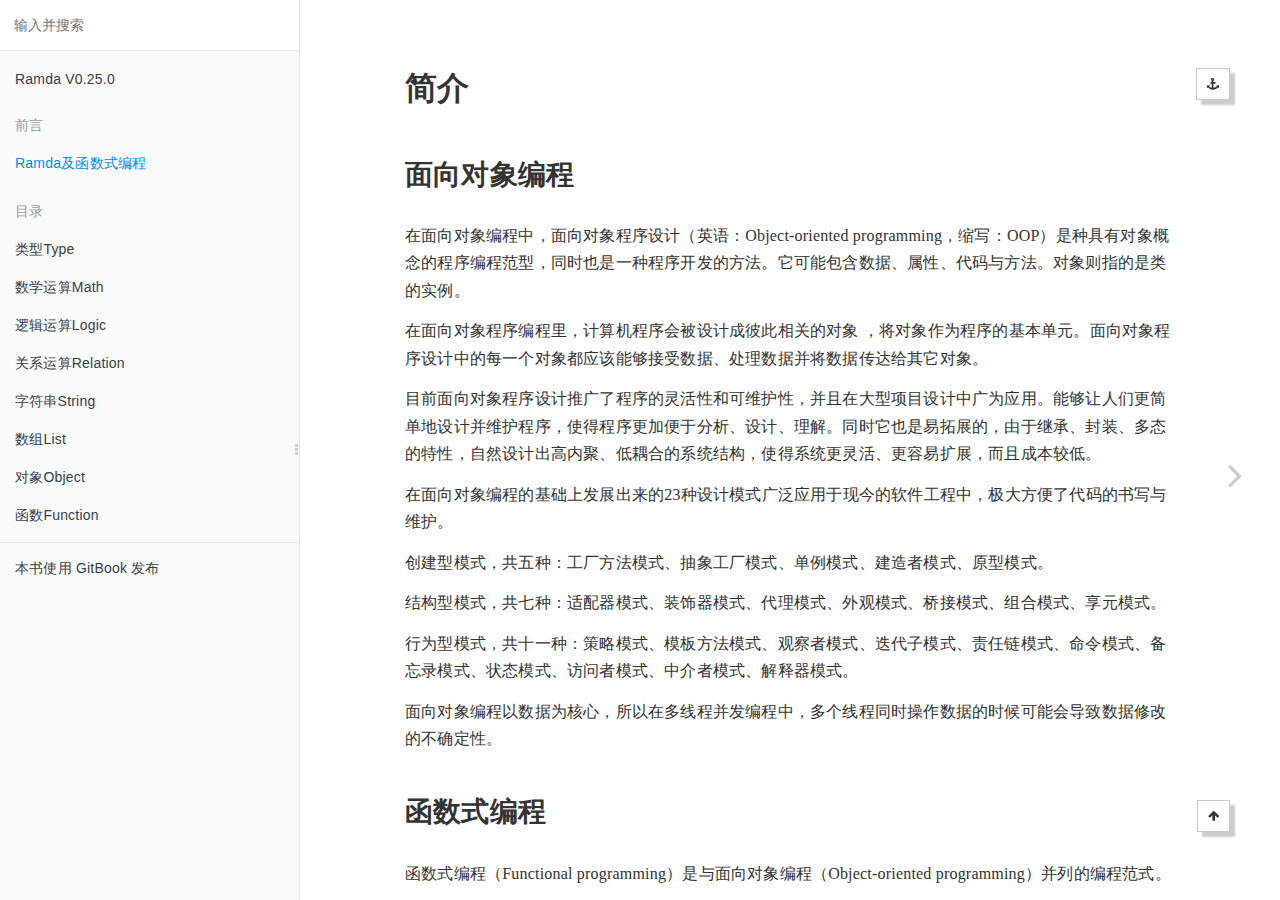
==== commit c24f1004: "Updates" ====
--- a/index.html
+++ b/index.html
@@ -17,10 +17,6 @@
     
             
                 
-                <link rel="stylesheet" href="gitbook/gitbook-plugin-anchors/plugin.css">
-                
-            
-                
                 <link rel="stylesheet" href="gitbook/gitbook-plugin-splitter/splitter.css">
                 
             
@@ -63,7 +59,6 @@
     
 
         
-    
     
     
     <meta name="HandheldFriendly" content="true"/>
@@ -78,15 +73,6 @@
     
     
 
-    
-        <link rel="shortcut icon" href='logo.ico' type="image/x-icon">
-    
-    
-        <link rel="bookmark" href='logo.ico' type="image/x-icon">
-    
-    
-    
-
     </head>
     <body>
         
@@ -120,8 +106,6 @@
                 <a target="_blank" href="https://github.com/Leooman/ramda">
             
                     
-                        <b>1.1.</b>
-                    
                     Ramda V0.25.0
             
                 </a>
@@ -142,8 +126,6 @@
                 <a href="./">
             
                     
-                        <b>2.1.</b>
-                    
                     Ramda及函数式编程
             
                 </a>
@@ -164,8 +146,6 @@
                 <a href="Type.html">
             
                     
-                        <b>3.1.</b>
-                    
                     类型Type
             
                 </a>
@@ -179,8 +159,6 @@
                 <a href="Math.html">
             
                     
-                        <b>3.2.</b>
-                    
                     数学运算Math
             
                 </a>
@@ -194,8 +172,6 @@
                 <a href="Logic.html">
             
                     
-                        <b>3.3.</b>
-                    
                     逻辑运算Logic
             
                 </a>
@@ -209,8 +185,6 @@
                 <a href="Relation.html">
             
                     
-                        <b>3.4.</b>
-                    
                     关系运算Relation
             
                 </a>
@@ -224,8 +198,6 @@
                 <a href="String.html">
             
                     
-                        <b>3.5.</b>
-                    
                     字符串String
             
                 </a>
@@ -239,8 +211,6 @@
                 <a href="List.html">
             
                     
-                        <b>3.6.</b>
-                    
                     数组List
             
                 </a>
@@ -254,8 +224,6 @@
                 <a href="Object.html">
             
                     
-                        <b>3.7.</b>
-                    
                     对象Object
             
                 </a>
@@ -268,8 +236,6 @@
             
                 <a href="Function.html">
             
-                    
-                        <b>3.8.</b>
                     
                     函数Function
             
@@ -408,7 +374,7 @@
     <script>
         var gitbook = gitbook || [];
         gitbook.push(function() {
-            gitbook.page.hasChanged({"page":{"title":"Ramda及函数式编程","level":"2.1","depth":1,"next":{"title":"类型Type","level":"3.1","depth":1,"path":"Type.md","ref":"Type.md","articles":[]},"previous":{"title":"Ramda V0.25.0","level":"1.1","depth":1,"url":"https://github.com/Leooman/ramda","ref":"https://github.com/Leooman/ramda","articles":[]},"dir":"ltr"},"config":{"plugins":["simple-page-toc@^0.1.1","github@^2.0.0","anchors@^0.7.1","splitter@^0.0.8","tbfed-pagefooter@^0.0.1","anchor-navigation-ex@0.1.8","favicon@^0.0.2","-sharing","sharing-plus@^0.0.2"],"root":".","styles":{"website":"styles/website.css","pdf":"styles/pdf.css","epub":"styles/epub.css","mobi":"styles/mobi.css","ebook":"styles/ebook.css","print":"styles/print.css"},"pluginsConfig":{"tbfed-pagefooter":{"copyright":"Copyright © leooman.com 2018","modify_label":"文件最新发布时间：","modify_format":"YYYY-MM-DD HH:mm:ss"},"github":{"url":"https://github.com/Leooman"},"simple-page-toc":{"maxDepth":3,"skipFirstH1":true},"splitter":{},"search":{},"sharing-plus":{"qq":false,"all":["facebook","google","twitter","instapaper","linkedin","pocket","stumbleupon"],"douban":false,"facebook":true,"weibo":false,"instapaper":false,"whatsapp":false,"hatenaBookmark":false,"twitter":true,"messenger":false,"line":false,"vk":false,"pocket":true,"google":false,"viber":false,"stumbleupon":false,"qzone":false,"linkedin":false},"lunr":{"maxIndexSize":1000000,"ignoreSpecialCharacters":false},"fontsettings":{"theme":"white","family":"serif","size":2},"highlight":{},"anchor-navigation-ex":{"isRewritePageTitle":false,"tocLevel1Icon":"fa fa-hand-o-right","tocLevel2Icon":"fa fa-hand-o-right","tocLevel3Icon":"fa fa-hand-o-right"},"favicon":{"shortcut":"logo.ico","bookmark":"logo.ico"},"sharing":{"qq":false,"all":["facebook","google","twitter","weibo","instapaper","linkedin","pocket","stumbleupon","qq","qzone"],"douban":false,"facebook":false,"weibo":true,"instapaper":false,"whatsapp":false,"hatenaBookmark":false,"twitter":false,"messenger":false,"line":false,"vk":false,"pocket":false,"google":true,"viber":false,"stumbleupon":false,"qzone":false,"linkedin":true},"theme-default":{"styles":{"website":"styles/website.css","pdf":"styles/pdf.css","epub":"styles/epub.css","mobi":"styles/mobi.css","ebook":"styles/ebook.css","print":"styles/print.css"},"showLevel":true},"anchors":{}},"theme":"default","author":"Leooman","pdf":{"pageNumbers":true,"fontSize":12,"fontFamily":"Arial","paperSize":"a4","chapterMark":"pagebreak","pageBreaksBefore":"/","margin":{"right":62,"left":62,"top":56,"bottom":56}},"structure":{"langs":"LANGS.md","readme":"README.md","glossary":"GLOSSARY.md","summary":"SUMMARY.md"},"variables":{},"title":"函数式编程Ramda","language":"zh-hans","links":{"sidebar":{}},"gitbook":"3.2.3","description":"Ramda使用"},"file":{"path":"README.md","mtime":"2018-11-27T03:50:09.234Z","type":"markdown"},"gitbook":{"version":"3.2.3","time":"2018-11-27T03:55:30.791Z"},"basePath":".","book":{"language":""}});
+            gitbook.page.hasChanged({"page":{"title":"Ramda及函数式编程","level":"2.1","depth":1,"next":{"title":"类型Type","level":"3.1","depth":1,"path":"Type.md","ref":"Type.md","articles":[]},"previous":{"title":"Ramda V0.25.0","level":"1.1","depth":1,"url":"https://github.com/Leooman/ramda","ref":"https://github.com/Leooman/ramda","articles":[]},"dir":"ltr"},"config":{"plugins":["simple-page-toc@^0.1.1","github@^2.0.0","splitter@^0.0.8","tbfed-pagefooter@^0.0.1","anchor-navigation-ex@0.1.8","-sharing","sharing-plus@^0.0.2"],"root":".","styles":{"website":"styles/website.css","pdf":"styles/pdf.css","epub":"styles/epub.css","mobi":"styles/mobi.css","ebook":"styles/ebook.css","print":"styles/print.css"},"pluginsConfig":{"tbfed-pagefooter":{"copyright":"Copyright © leooman.com 2018","modify_label":"文件最新发布时间：","modify_format":"YYYY-MM-DD HH:mm:ss"},"github":{"url":"https://github.com/Leooman"},"simple-page-toc":{"maxDepth":3,"skipFirstH1":true},"splitter":{},"search":{},"sharing-plus":{"qq":false,"all":["facebook","google","twitter","instapaper","linkedin","pocket","stumbleupon"],"douban":false,"facebook":true,"weibo":false,"instapaper":false,"whatsapp":false,"hatenaBookmark":false,"twitter":true,"messenger":false,"line":false,"vk":false,"pocket":true,"google":false,"viber":false,"stumbleupon":false,"qzone":false,"linkedin":false},"lunr":{"maxIndexSize":1000000,"ignoreSpecialCharacters":false},"fontsettings":{"theme":"white","family":"serif","size":2},"highlight":{},"anchor-navigation-ex":{"isRewritePageTitle":false,"tocLevel1Icon":"fa fa-hand-o-right","tocLevel2Icon":"fa fa-hand-o-right","tocLevel3Icon":"fa fa-hand-o-right"},"sharing":{"qq":false,"all":["facebook","google","twitter","weibo","instapaper","linkedin","pocket","stumbleupon","qq","qzone"],"douban":false,"facebook":false,"weibo":true,"instapaper":false,"whatsapp":false,"hatenaBookmark":false,"twitter":false,"messenger":false,"line":false,"vk":false,"pocket":false,"google":true,"viber":false,"stumbleupon":false,"qzone":false,"linkedin":true},"theme-default":{"styles":{"website":"styles/website.css","pdf":"styles/pdf.css","epub":"styles/epub.css","mobi":"styles/mobi.css","ebook":"styles/ebook.css","print":"styles/print.css"},"showLevel":false}},"theme":"default","author":"Leooman","pdf":{"pageNumbers":true,"fontSize":12,"fontFamily":"Arial","paperSize":"a4","chapterMark":"pagebreak","pageBreaksBefore":"/","margin":{"right":62,"left":62,"top":56,"bottom":56}},"structure":{"langs":"LANGS.md","readme":"README.md","glossary":"GLOSSARY.md","summary":"SUMMARY.md"},"variables":{},"title":"函数式编程Ramda","language":"zh-hans","links":{"sidebar":{}},"gitbook":"3.2.3","description":"Ramda使用"},"file":{"path":"README.md","mtime":"2018-11-27T03:50:09.234Z","type":"markdown"},"gitbook":{"version":"3.2.3","time":"2018-11-27T04:25:18.557Z"},"basePath":".","book":{"language":""}});
         });
     </script>
 </div>
